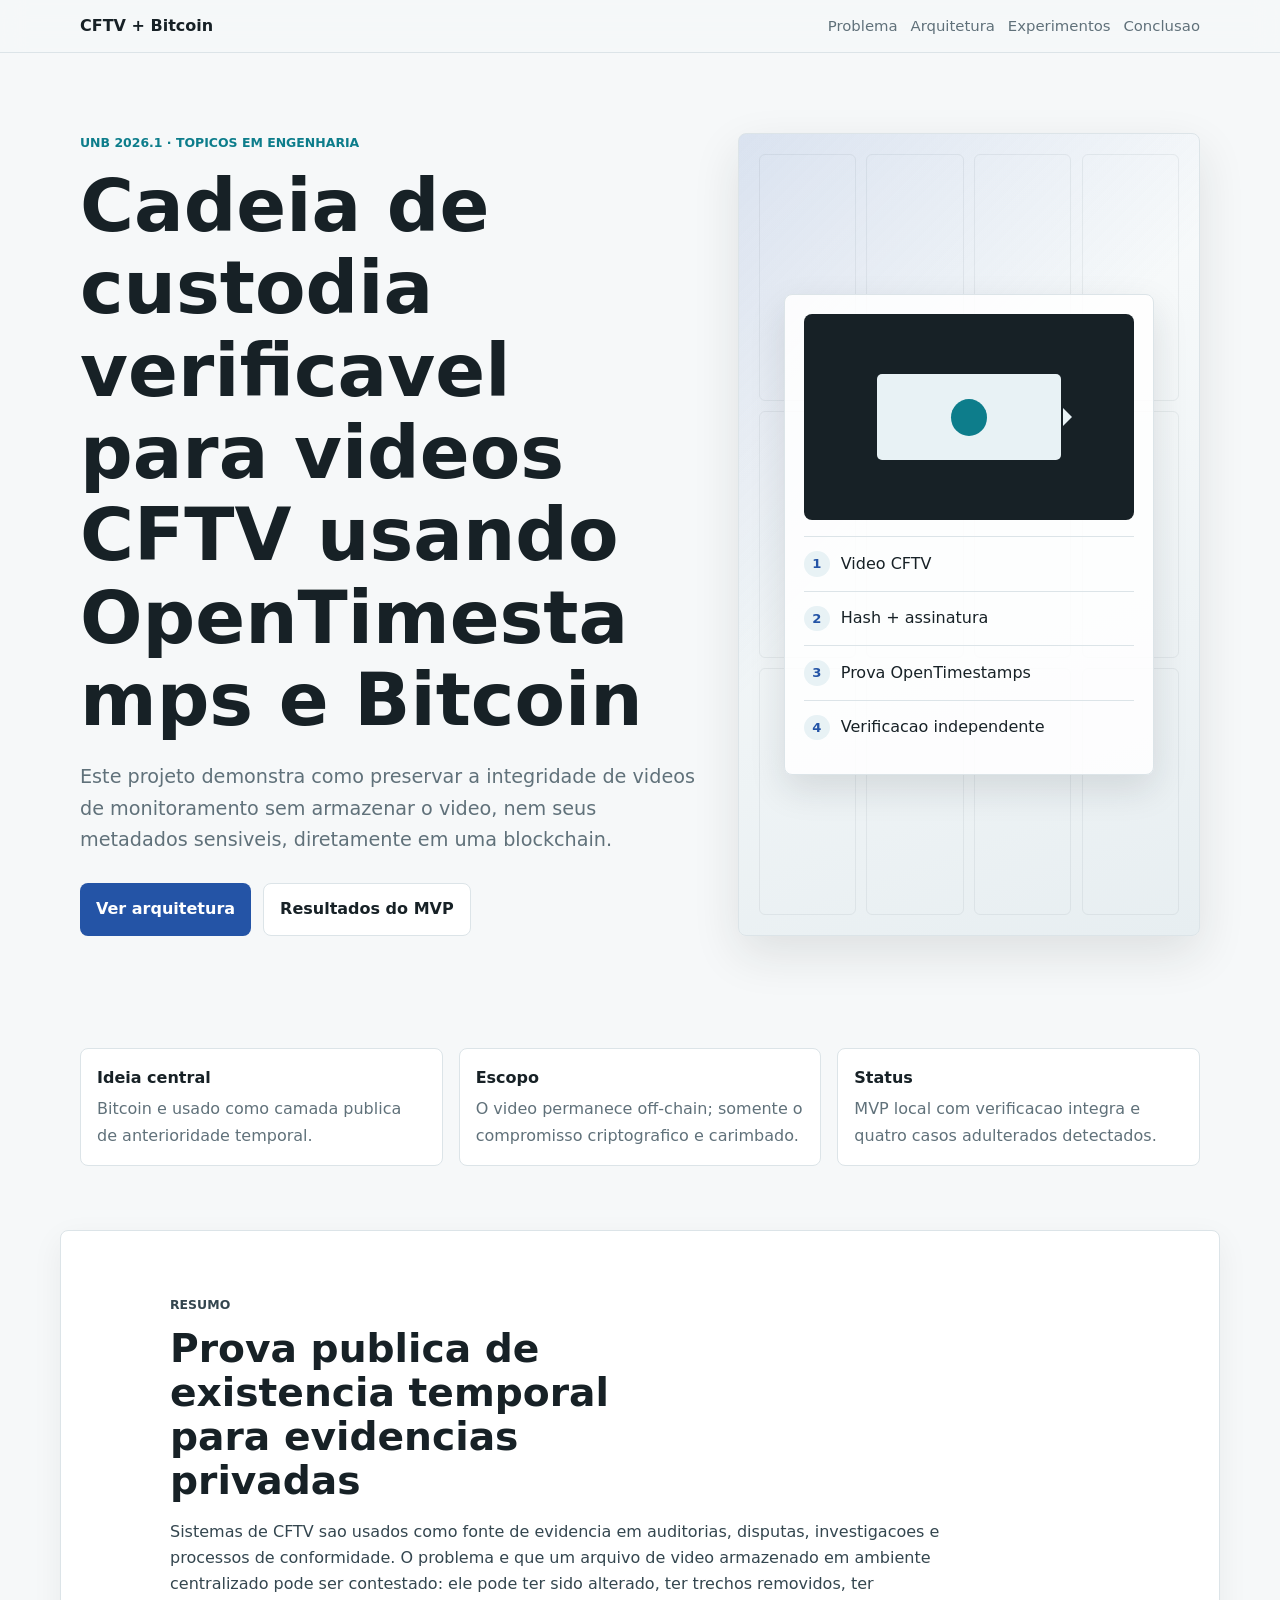
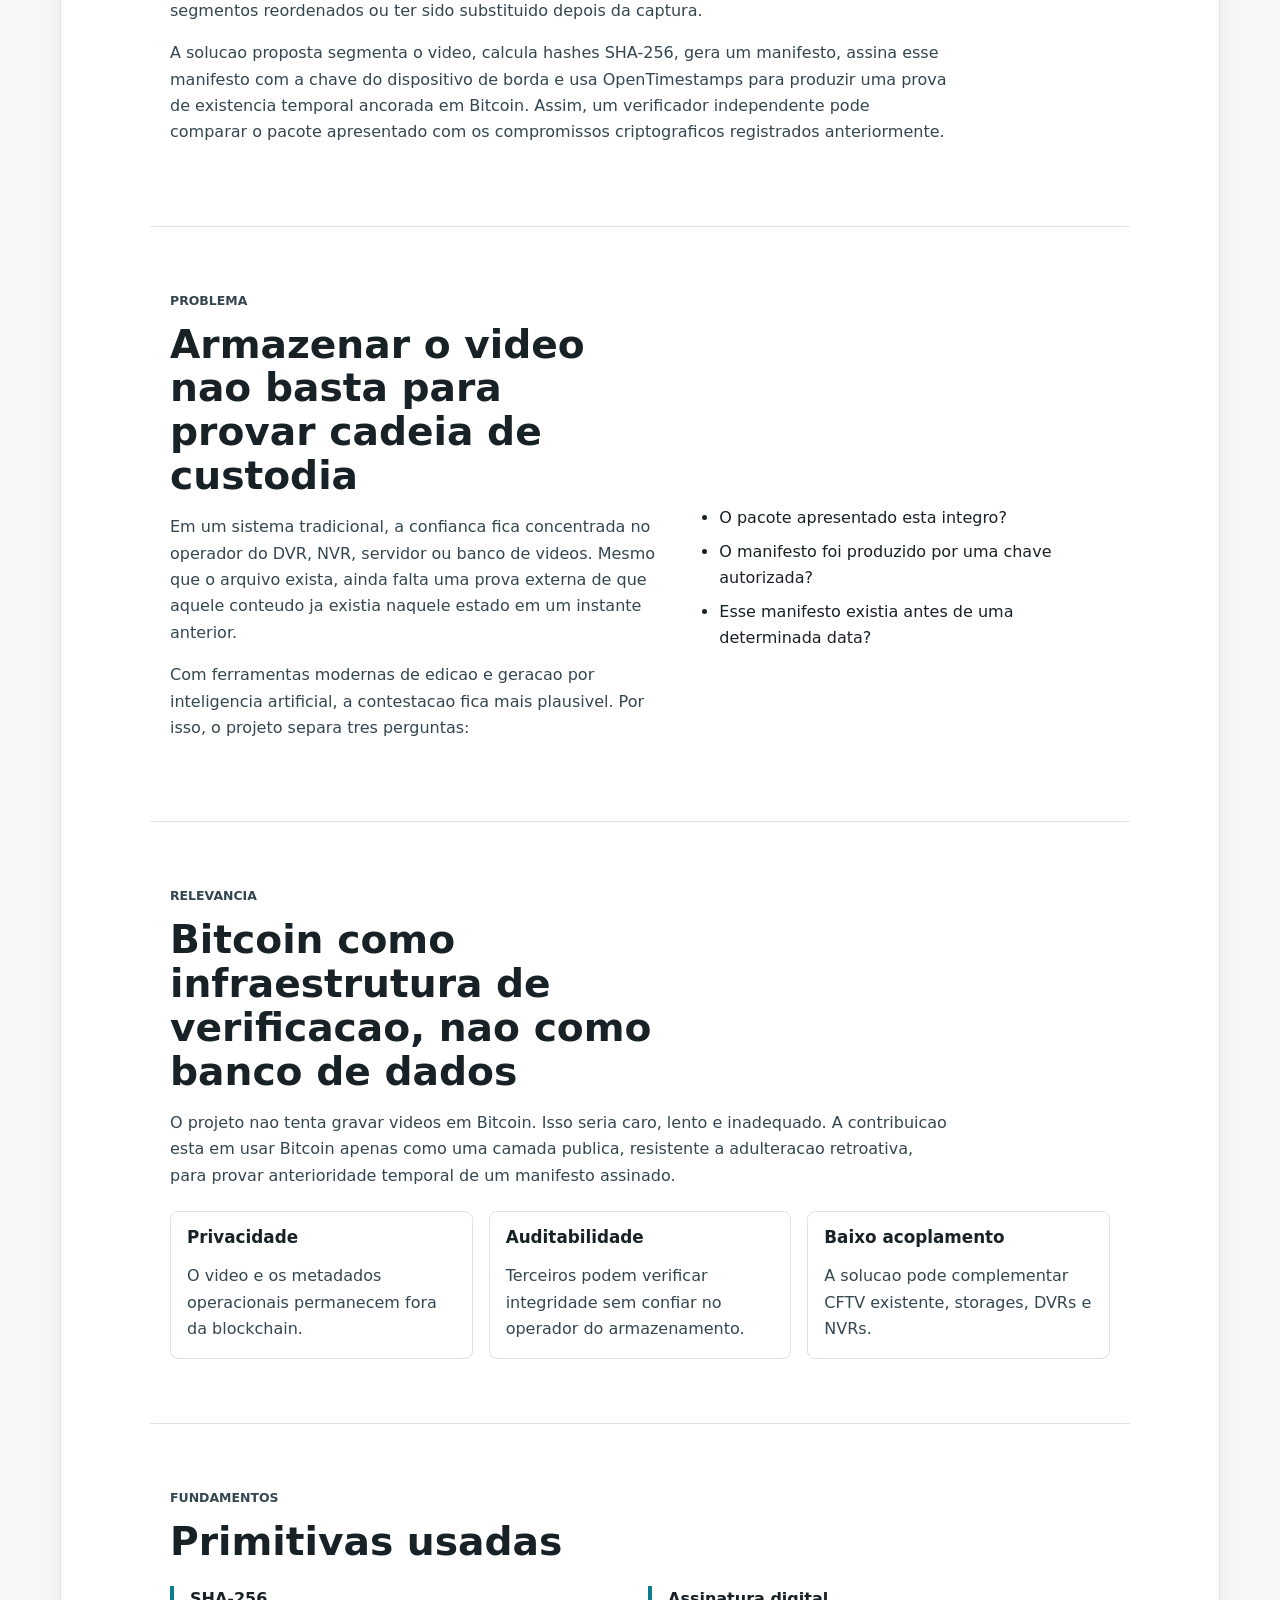
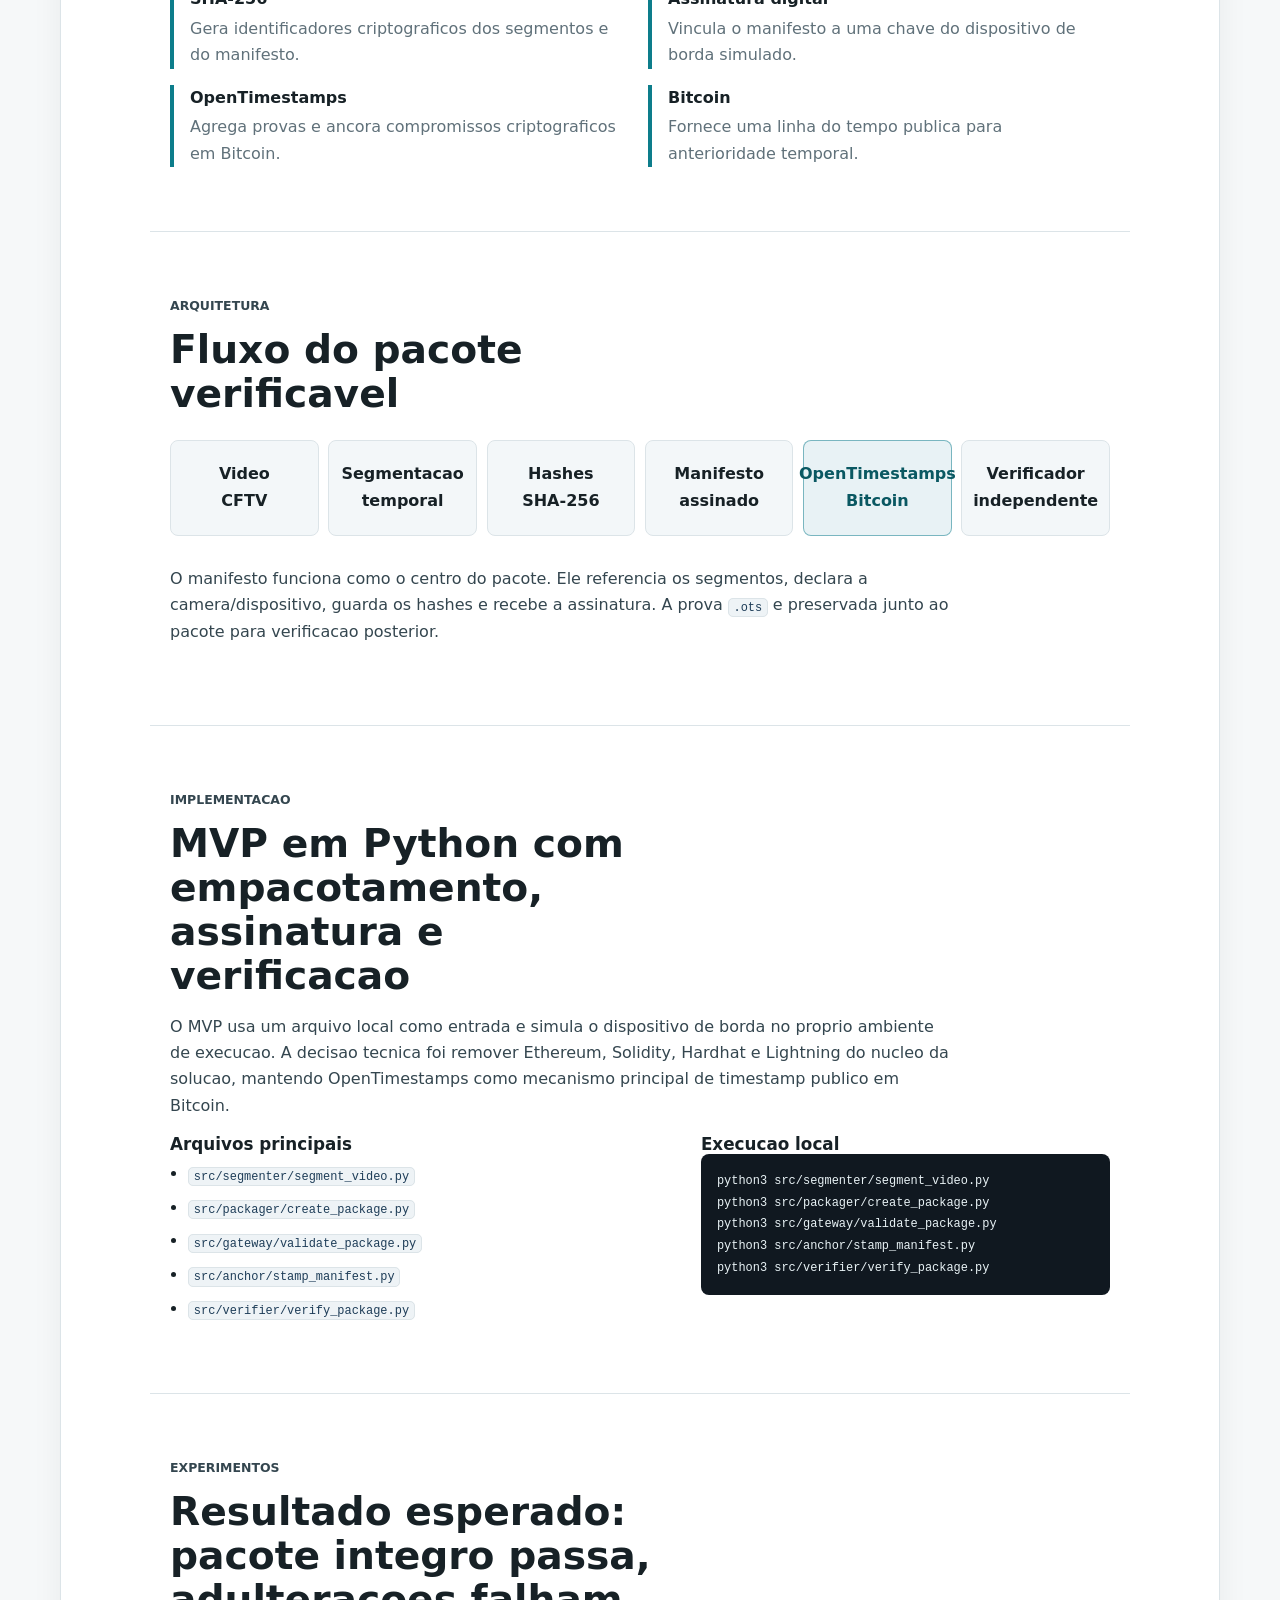
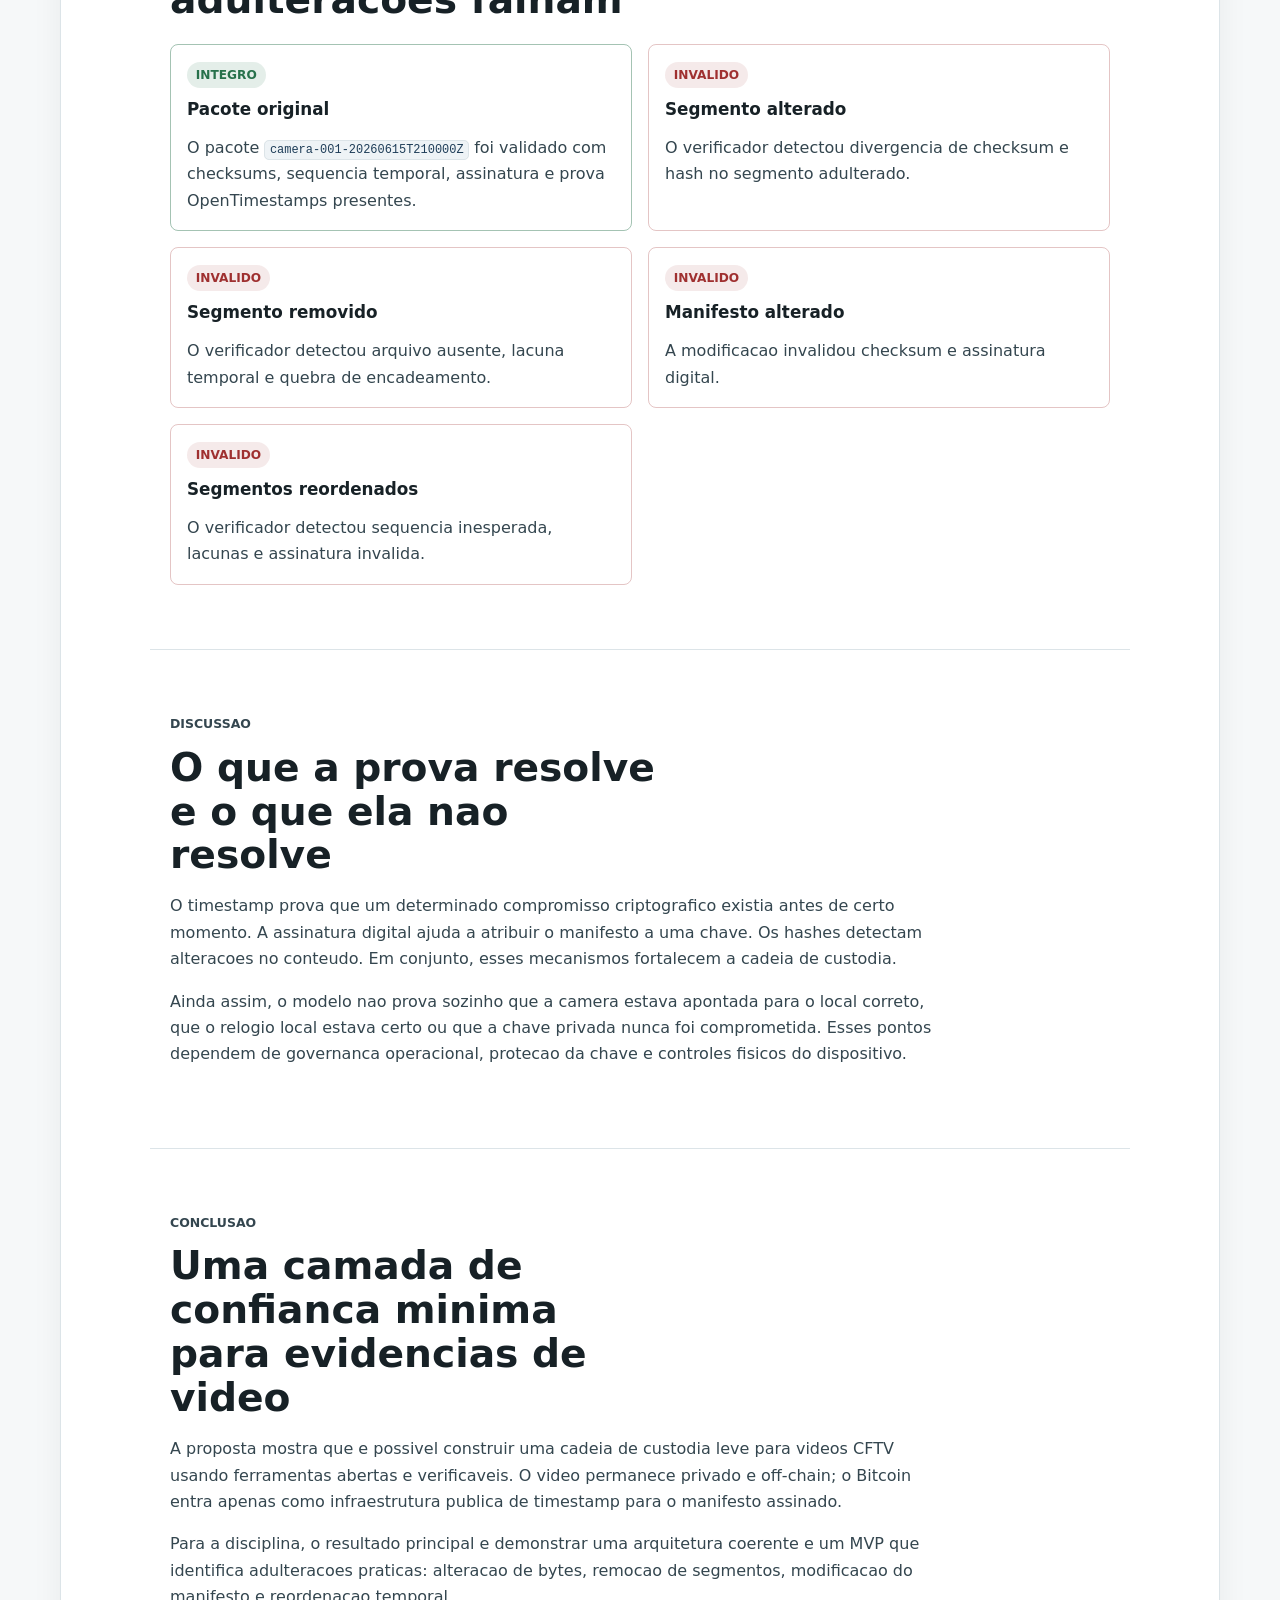
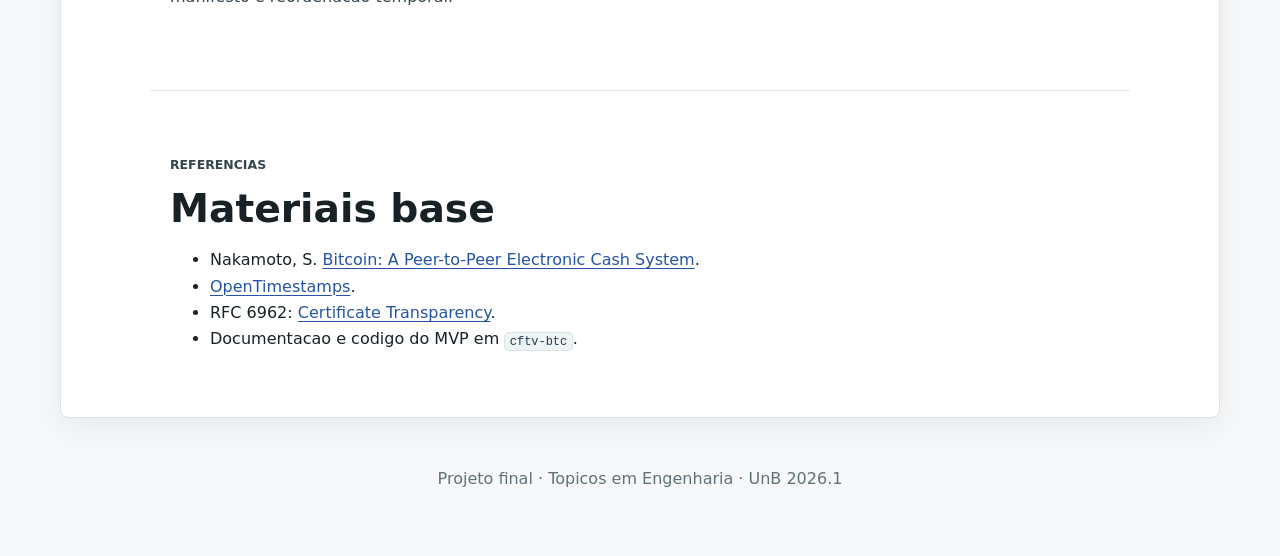
==== index.html @ de3067d5 "Publish CFTV project page" ====
<!doctype html>
<html lang="pt-BR">
  <head>
    <meta charset="utf-8">
    <meta name="viewport" content="width=device-width, initial-scale=1">
    <title>Cadeia de custodia verificavel para videos CFTV</title>
    <meta
      name="description"
      content="Artigo web do projeto de cadeia de custodia verificavel para videos CFTV usando OpenTimestamps e Bitcoin."
    >
    <link rel="stylesheet" href="styles.css">
  </head>
  <body>
    <header class="site-header">
      <nav class="topbar" aria-label="Navegacao principal">
        <a class="brand" href="#topo">CFTV + Bitcoin</a>
        <div class="nav-links">
          <a href="#problema">Problema</a>
          <a href="#arquitetura">Arquitetura</a>
          <a href="#experimentos">Experimentos</a>
          <a href="#conclusao">Conclusao</a>
        </div>
      </nav>
    </header>

    <main id="topo">
      <section class="hero">
        <div class="hero-copy">
          <p class="eyebrow">UnB 2026.1 · Topicos em Engenharia</p>
          <h1>Cadeia de custodia verificavel para videos CFTV usando OpenTimestamps e Bitcoin</h1>
          <p class="lead">
            Este projeto demonstra como preservar a integridade de videos de monitoramento sem
            armazenar o video, nem seus metadados sensiveis, diretamente em uma blockchain.
          </p>
          <div class="hero-actions" aria-label="Atalhos">
            <a class="button primary" href="#arquitetura">Ver arquitetura</a>
            <a class="button secondary" href="#experimentos">Resultados do MVP</a>
          </div>
        </div>
        <aside class="hero-panel" aria-label="Resumo do fluxo tecnico">
          <div class="signal-grid">
            <span></span><span></span><span></span><span></span>
            <span></span><span></span><span></span><span></span>
            <span></span><span></span><span></span><span></span>
          </div>
          <div class="flow-card">
            <div class="camera-icon" aria-hidden="true">
              <span></span>
            </div>
            <ol class="mini-flow">
              <li>Video CFTV</li>
              <li>Hash + assinatura</li>
              <li>Prova OpenTimestamps</li>
              <li>Verificacao independente</li>
            </ol>
          </div>
        </aside>
      </section>

      <section class="section summary-band" aria-label="Resumo">
        <div class="summary-item">
          <strong>Ideia central</strong>
          <span>Bitcoin e usado como camada publica de anterioridade temporal.</span>
        </div>
        <div class="summary-item">
          <strong>Escopo</strong>
          <span>O video permanece off-chain; somente o compromisso criptografico e carimbado.</span>
        </div>
        <div class="summary-item">
          <strong>Status</strong>
          <span>MVP local com verificacao integra e quatro casos adulterados detectados.</span>
        </div>
      </section>

      <article class="article">
        <section id="resumo" class="section">
          <p class="section-kicker">Resumo</p>
          <h2>Prova publica de existencia temporal para evidencias privadas</h2>
          <p>
            Sistemas de CFTV sao usados como fonte de evidencia em auditorias, disputas,
            investigacoes e processos de conformidade. O problema e que um arquivo de video
            armazenado em ambiente centralizado pode ser contestado: ele pode ter sido alterado,
            ter trechos removidos, ter segmentos reordenados ou ter sido substituido depois da
            captura.
          </p>
          <p>
            A solucao proposta segmenta o video, calcula hashes SHA-256, gera um manifesto,
            assina esse manifesto com a chave do dispositivo de borda e usa OpenTimestamps para
            produzir uma prova de existencia temporal ancorada em Bitcoin. Assim, um verificador
            independente pode comparar o pacote apresentado com os compromissos criptograficos
            registrados anteriormente.
          </p>
        </section>

        <section id="problema" class="section">
          <p class="section-kicker">Problema</p>
          <h2>Armazenar o video nao basta para provar cadeia de custodia</h2>
          <div class="two-column">
            <div>
              <p>
                Em um sistema tradicional, a confianca fica concentrada no operador do DVR, NVR,
                servidor ou banco de videos. Mesmo que o arquivo exista, ainda falta uma prova
                externa de que aquele conteudo ja existia naquele estado em um instante anterior.
              </p>
              <p>
                Com ferramentas modernas de edicao e geracao por inteligencia artificial, a
                contestacao fica mais plausivel. Por isso, o projeto separa tres perguntas:
              </p>
            </div>
            <ul class="check-list">
              <li>O pacote apresentado esta integro?</li>
              <li>O manifesto foi produzido por uma chave autorizada?</li>
              <li>Esse manifesto existia antes de uma determinada data?</li>
            </ul>
          </div>
        </section>

        <section id="relevancia" class="section">
          <p class="section-kicker">Relevancia</p>
          <h2>Bitcoin como infraestrutura de verificacao, nao como banco de dados</h2>
          <p>
            O projeto nao tenta gravar videos em Bitcoin. Isso seria caro, lento e inadequado.
            A contribuicao esta em usar Bitcoin apenas como uma camada publica, resistente a
            adulteracao retroativa, para provar anterioridade temporal de um manifesto assinado.
          </p>
          <div class="value-grid">
            <div class="value-item">
              <h3>Privacidade</h3>
              <p>O video e os metadados operacionais permanecem fora da blockchain.</p>
            </div>
            <div class="value-item">
              <h3>Auditabilidade</h3>
              <p>Terceiros podem verificar integridade sem confiar no operador do armazenamento.</p>
            </div>
            <div class="value-item">
              <h3>Baixo acoplamento</h3>
              <p>A solucao pode complementar CFTV existente, storages, DVRs e NVRs.</p>
            </div>
          </div>
        </section>

        <section id="fundamentos" class="section">
          <p class="section-kicker">Fundamentos</p>
          <h2>Primitivas usadas</h2>
          <dl class="term-list">
            <div>
              <dt>SHA-256</dt>
              <dd>Gera identificadores criptograficos dos segmentos e do manifesto.</dd>
            </div>
            <div>
              <dt>Assinatura digital</dt>
              <dd>Vincula o manifesto a uma chave do dispositivo de borda simulado.</dd>
            </div>
            <div>
              <dt>OpenTimestamps</dt>
              <dd>Agrega provas e ancora compromissos criptograficos em Bitcoin.</dd>
            </div>
            <div>
              <dt>Bitcoin</dt>
              <dd>Fornece uma linha do tempo publica para anterioridade temporal.</dd>
            </div>
          </dl>
        </section>

        <section id="arquitetura" class="section">
          <p class="section-kicker">Arquitetura</p>
          <h2>Fluxo do pacote verificavel</h2>
          <div class="architecture" role="img" aria-label="Fluxo de video para verificacao">
            <div class="arch-node">Video<br>CFTV</div>
            <div class="arch-arrow"></div>
            <div class="arch-node">Segmentacao<br>temporal</div>
            <div class="arch-arrow"></div>
            <div class="arch-node">Hashes<br>SHA-256</div>
            <div class="arch-arrow"></div>
            <div class="arch-node">Manifesto<br>assinado</div>
            <div class="arch-arrow"></div>
            <div class="arch-node accent">OpenTimestamps<br>Bitcoin</div>
            <div class="arch-arrow"></div>
            <div class="arch-node">Verificador<br>independente</div>
          </div>
          <p>
            O manifesto funciona como o centro do pacote. Ele referencia os segmentos, declara a
            camera/dispositivo, guarda os hashes e recebe a assinatura. A prova <code>.ots</code>
            e preservada junto ao pacote para verificacao posterior.
          </p>
        </section>

        <section id="implementacao" class="section">
          <p class="section-kicker">Implementacao</p>
          <h2>MVP em Python com empacotamento, assinatura e verificacao</h2>
          <p>
            O MVP usa um arquivo local como entrada e simula o dispositivo de borda no proprio
            ambiente de execucao. A decisao tecnica foi remover Ethereum, Solidity, Hardhat e
            Lightning do nucleo da solucao, mantendo OpenTimestamps como mecanismo principal de
            timestamp publico em Bitcoin.
          </p>
          <div class="code-layout">
            <div>
              <h3>Arquivos principais</h3>
              <ul class="file-list">
                <li><code>src/segmenter/segment_video.py</code></li>
                <li><code>src/packager/create_package.py</code></li>
                <li><code>src/gateway/validate_package.py</code></li>
                <li><code>src/anchor/stamp_manifest.py</code></li>
                <li><code>src/verifier/verify_package.py</code></li>
              </ul>
            </div>
            <div>
              <h3>Execucao local</h3>
              <pre><code>python3 src/segmenter/segment_video.py
python3 src/packager/create_package.py
python3 src/gateway/validate_package.py
python3 src/anchor/stamp_manifest.py
python3 src/verifier/verify_package.py</code></pre>
            </div>
          </div>
        </section>

        <section id="experimentos" class="section">
          <p class="section-kicker">Experimentos</p>
          <h2>Resultado esperado: pacote integro passa, adulteracoes falham</h2>
          <div class="result-grid">
            <div class="result-card success">
              <span class="status">INTEGRO</span>
              <h3>Pacote original</h3>
              <p>
                O pacote <code>camera-001-20260615T210000Z</code> foi validado com checksums,
                sequencia temporal, assinatura e prova OpenTimestamps presentes.
              </p>
            </div>
            <div class="result-card fail">
              <span class="status">INVALIDO</span>
              <h3>Segmento alterado</h3>
              <p>O verificador detectou divergencia de checksum e hash no segmento adulterado.</p>
            </div>
            <div class="result-card fail">
              <span class="status">INVALIDO</span>
              <h3>Segmento removido</h3>
              <p>O verificador detectou arquivo ausente, lacuna temporal e quebra de encadeamento.</p>
            </div>
            <div class="result-card fail">
              <span class="status">INVALIDO</span>
              <h3>Manifesto alterado</h3>
              <p>A modificacao invalidou checksum e assinatura digital.</p>
            </div>
            <div class="result-card fail">
              <span class="status">INVALIDO</span>
              <h3>Segmentos reordenados</h3>
              <p>O verificador detectou sequencia inesperada, lacunas e assinatura invalida.</p>
            </div>
          </div>
        </section>

        <section id="discussao" class="section">
          <p class="section-kicker">Discussao</p>
          <h2>O que a prova resolve e o que ela nao resolve</h2>
          <p>
            O timestamp prova que um determinado compromisso criptografico existia antes de certo
            momento. A assinatura digital ajuda a atribuir o manifesto a uma chave. Os hashes
            detectam alteracoes no conteudo. Em conjunto, esses mecanismos fortalecem a cadeia de
            custodia.
          </p>
          <p>
            Ainda assim, o modelo nao prova sozinho que a camera estava apontada para o local
            correto, que o relogio local estava certo ou que a chave privada nunca foi
            comprometida. Esses pontos dependem de governanca operacional, protecao da chave e
            controles fisicos do dispositivo.
          </p>
        </section>

        <section id="conclusao" class="section">
          <p class="section-kicker">Conclusao</p>
          <h2>Uma camada de confianca minima para evidencias de video</h2>
          <p>
            A proposta mostra que e possivel construir uma cadeia de custodia leve para videos CFTV
            usando ferramentas abertas e verificaveis. O video permanece privado e off-chain; o
            Bitcoin entra apenas como infraestrutura publica de timestamp para o manifesto
            assinado.
          </p>
          <p>
            Para a disciplina, o resultado principal e demonstrar uma arquitetura coerente e um MVP
            que identifica adulteracoes praticas: alteracao de bytes, remocao de segmentos,
            modificacao do manifesto e reordenacao temporal.
          </p>
        </section>

        <section id="referencias" class="section references">
          <p class="section-kicker">Referencias</p>
          <h2>Materiais base</h2>
          <ul>
            <li>
              Nakamoto, S. <a href="https://bitcoin.org/bitcoin.pdf">Bitcoin: A Peer-to-Peer Electronic Cash System</a>.
            </li>
            <li>
              <a href="https://opentimestamps.org/">OpenTimestamps</a>.
            </li>
            <li>
              RFC 6962: <a href="https://www.rfc-editor.org/rfc/rfc6962">Certificate Transparency</a>.
            </li>
            <li>
              Documentacao e codigo do MVP em <code>cftv-btc</code>.
            </li>
          </ul>
        </section>
      </article>
    </main>

    <footer class="footer">
      <p>Projeto final · Topicos em Engenharia · UnB 2026.1</p>
    </footer>
  </body>
</html>
---- styles.css ----
:root {
  color-scheme: light;
  --bg: #f6f8f9;
  --paper: #ffffff;
  --ink: #172126;
  --muted: #60717a;
  --line: #dce4e8;
  --blue: #2454a6;
  --cyan: #0d7d8b;
  --green: #27714b;
  --red: #9f3030;
  --amber: #b26717;
  --shadow: 0 18px 48px rgba(23, 33, 38, 0.11);
}

* {
  box-sizing: border-box;
}

html {
  scroll-behavior: smooth;
}

body {
  margin: 0;
  background: var(--bg);
  color: var(--ink);
  font-family: Inter, ui-sans-serif, system-ui, -apple-system, BlinkMacSystemFont, "Segoe UI", sans-serif;
  line-height: 1.65;
}

a {
  color: var(--blue);
  text-decoration-thickness: 0.08em;
  text-underline-offset: 0.18em;
}

code {
  background: #eef3f6;
  border: 1px solid var(--line);
  border-radius: 5px;
  color: #1e3d58;
  font-size: 0.92em;
  padding: 0.1rem 0.28rem;
}

pre {
  margin: 0;
  overflow-x: auto;
  background: #101820;
  border-radius: 8px;
  color: #e8f2f5;
  padding: 1rem;
}

pre code {
  background: transparent;
  border: 0;
  color: inherit;
  padding: 0;
}

.site-header {
  background: rgba(246, 248, 249, 0.9);
  border-bottom: 1px solid var(--line);
  position: sticky;
  top: 0;
  z-index: 10;
  backdrop-filter: blur(12px);
}

.topbar {
  align-items: center;
  display: flex;
  gap: 1rem;
  justify-content: space-between;
  margin: 0 auto;
  max-width: 1160px;
  padding: 0.8rem 1.25rem;
}

.brand {
  color: var(--ink);
  font-weight: 800;
  text-decoration: none;
}

.nav-links {
  display: flex;
  flex-wrap: wrap;
  gap: 0.8rem;
  justify-content: flex-end;
}

.nav-links a {
  color: var(--muted);
  font-size: 0.93rem;
  text-decoration: none;
}

.nav-links a:hover {
  color: var(--ink);
}

.hero {
  align-items: stretch;
  display: grid;
  gap: 2rem;
  grid-template-columns: minmax(0, 1.15fr) minmax(320px, 0.85fr);
  margin: 0 auto;
  max-width: 1160px;
  min-height: calc(100svh - 92px);
  padding: 5rem 1.25rem 3rem;
}

.hero-copy {
  align-self: center;
}

.eyebrow,
.section-kicker {
  color: var(--cyan);
  font-size: 0.78rem;
  font-weight: 800;
  letter-spacing: 0;
  margin: 0 0 0.7rem;
  text-transform: uppercase;
}

h1,
h2,
h3 {
  line-height: 1.12;
  margin: 0;
  overflow-wrap: break-word;
}

h1 {
  font-size: 4.6rem;
  max-width: 11ch;
}

h2 {
  font-size: 2.45rem;
  max-width: 18ch;
}

h3 {
  font-size: 1.05rem;
}

.lead {
  color: var(--muted);
  font-size: 1.2rem;
  max-width: 680px;
}

.hero-actions {
  display: flex;
  flex-wrap: wrap;
  gap: 0.75rem;
  margin-top: 1.7rem;
}

.button {
  align-items: center;
  border-radius: 8px;
  display: inline-flex;
  font-weight: 750;
  min-height: 2.8rem;
  padding: 0.75rem 1rem;
  text-decoration: none;
}

.button.primary {
  background: var(--blue);
  color: white;
}

.button.secondary {
  background: white;
  border: 1px solid var(--line);
  color: var(--ink);
}

.hero-panel {
  align-items: center;
  background:
    linear-gradient(135deg, rgba(36, 84, 166, 0.16), transparent 45%),
    linear-gradient(160deg, #fdfefe, #e7eef1);
  border: 1px solid var(--line);
  border-radius: 8px;
  box-shadow: var(--shadow);
  display: grid;
  min-height: 520px;
  overflow: hidden;
  padding: 1.5rem;
  position: relative;
}

.signal-grid {
  display: grid;
  gap: 0.65rem;
  grid-template-columns: repeat(4, 1fr);
  inset: 1.25rem;
  opacity: 0.4;
  position: absolute;
}

.signal-grid span {
  border: 1px solid rgba(96, 113, 122, 0.25);
  border-radius: 6px;
}

.flow-card {
  background: rgba(255, 255, 255, 0.88);
  border: 1px solid var(--line);
  border-radius: 8px;
  box-shadow: 0 14px 36px rgba(23, 33, 38, 0.12);
  margin: auto;
  max-width: 370px;
  padding: 1.2rem;
  position: relative;
  width: 100%;
}

.camera-icon {
  align-items: center;
  aspect-ratio: 16 / 10;
  background: #172126;
  border-radius: 8px;
  display: flex;
  justify-content: center;
  margin-bottom: 1rem;
  position: relative;
}

.camera-icon::before,
.camera-icon::after,
.camera-icon span {
  content: "";
  display: block;
  position: absolute;
}

.camera-icon::before {
  background: #e8f2f5;
  border-radius: 5px;
  height: 42%;
  width: 56%;
}

.camera-icon::after {
  border: 9px solid transparent;
  border-left-color: #e8f2f5;
  right: 16%;
}

.camera-icon span {
  background: var(--cyan);
  border-radius: 50%;
  height: 18%;
  width: 11%;
  z-index: 1;
}

.mini-flow {
  counter-reset: steps;
  list-style: none;
  margin: 0;
  padding: 0;
}

.mini-flow li {
  align-items: center;
  border-top: 1px solid var(--line);
  display: flex;
  gap: 0.7rem;
  padding: 0.85rem 0;
}

.mini-flow li::before {
  align-items: center;
  background: #e8f2f5;
  border-radius: 50%;
  color: var(--blue);
  content: counter(steps);
  counter-increment: steps;
  display: inline-flex;
  flex: 0 0 1.6rem;
  font-size: 0.82rem;
  font-weight: 800;
  height: 1.6rem;
  justify-content: center;
}

.summary-band,
.article,
.footer {
  margin: 0 auto;
  max-width: 1160px;
}

.summary-band {
  display: grid;
  gap: 1rem;
  grid-template-columns: repeat(3, 1fr);
  padding: 0 1.25rem 3rem;
}

.summary-item {
  background: var(--paper);
  border: 1px solid var(--line);
  border-radius: 8px;
  padding: 1rem;
}

.summary-item strong {
  display: block;
  margin-bottom: 0.35rem;
}

.summary-item span {
  color: var(--muted);
}

.article {
  background: var(--paper);
  border: 1px solid var(--line);
  border-radius: 8px;
  box-shadow: 0 10px 32px rgba(23, 33, 38, 0.06);
  margin-bottom: 3rem;
  overflow: hidden;
}

.section {
  padding: 4rem 1.25rem;
}

.article .section {
  border-top: 1px solid var(--line);
  margin: 0 auto;
  max-width: 980px;
}

.article .section:first-child {
  border-top: 0;
}

.section p {
  color: #34464f;
  max-width: 780px;
}

.two-column,
.code-layout {
  display: grid;
  gap: 2rem;
  grid-template-columns: minmax(0, 1fr) minmax(280px, 0.82fr);
}

.check-list,
.file-list {
  margin: 0;
  padding-left: 1.15rem;
}

.check-list li,
.file-list li {
  margin: 0.45rem 0;
}

.value-grid,
.result-grid {
  display: grid;
  gap: 1rem;
  margin-top: 1.4rem;
}

.value-grid {
  grid-template-columns: repeat(3, 1fr);
}

.value-item,
.result-card {
  border: 1px solid var(--line);
  border-radius: 8px;
  padding: 1rem;
}

.value-item p,
.result-card p {
  margin-bottom: 0;
}

.term-list {
  display: grid;
  gap: 1rem;
  grid-template-columns: repeat(2, 1fr);
  margin: 1.4rem 0 0;
}

.term-list div {
  border-left: 4px solid var(--cyan);
  padding-left: 1rem;
}

.term-list dt {
  font-weight: 800;
}

.term-list dd {
  color: var(--muted);
  margin: 0.2rem 0 0;
}

.architecture {
  align-items: stretch;
  display: grid;
  gap: 0.6rem;
  grid-template-columns: repeat(6, minmax(110px, 1fr));
  margin: 1.5rem 0;
  overflow-x: auto;
  padding-bottom: 0.4rem;
}

.arch-node {
  align-items: center;
  background: #f3f7f9;
  border: 1px solid var(--line);
  border-radius: 8px;
  display: flex;
  font-weight: 800;
  justify-content: center;
  min-height: 96px;
  min-width: 120px;
  padding: 0.8rem;
  text-align: center;
}

.arch-node.accent {
  background: #e8f2f5;
  border-color: rgba(13, 125, 139, 0.5);
  color: #0a5862;
}

.arch-arrow {
  display: none;
}

.result-grid {
  grid-template-columns: repeat(2, 1fr);
}

.result-card.success {
  border-color: rgba(39, 113, 75, 0.42);
}

.result-card.fail {
  border-color: rgba(159, 48, 48, 0.28);
}

.status {
  border-radius: 999px;
  display: inline-flex;
  font-size: 0.76rem;
  font-weight: 850;
  margin-bottom: 0.75rem;
  padding: 0.2rem 0.55rem;
}

.success .status {
  background: rgba(39, 113, 75, 0.12);
  color: var(--green);
}

.fail .status {
  background: rgba(159, 48, 48, 0.1);
  color: var(--red);
}

.references ul {
  margin-bottom: 0;
}

.footer {
  color: var(--muted);
  padding: 0 1.25rem 3rem;
  text-align: center;
}

@media (max-width: 900px) {
  .hero,
  .two-column,
  .code-layout,
  .summary-band,
  .value-grid,
  .term-list,
  .result-grid {
    grid-template-columns: 1fr;
  }

  .hero {
    min-height: auto;
    padding-top: 3rem;
  }

  h1 {
    font-size: 3.4rem;
    max-width: 12ch;
  }

  .hero-panel {
    min-height: 420px;
  }
}

@media (max-width: 640px) {
  .topbar {
    align-items: flex-start;
    flex-direction: column;
  }

  .nav-links {
    justify-content: flex-start;
  }

  .hero {
    padding-top: 2rem;
  }

  h1 {
    font-size: 2.35rem;
    max-width: 11ch;
  }

  h2 {
    font-size: 1.85rem;
  }

  .lead {
    font-size: 1.05rem;
  }

  .section {
    padding: 3rem 1rem;
  }

  .article {
    border-left: 0;
    border-radius: 0;
    border-right: 0;
  }

  .hero-actions,
  .button {
    width: 100%;
  }

  .button {
    justify-content: center;
  }
}
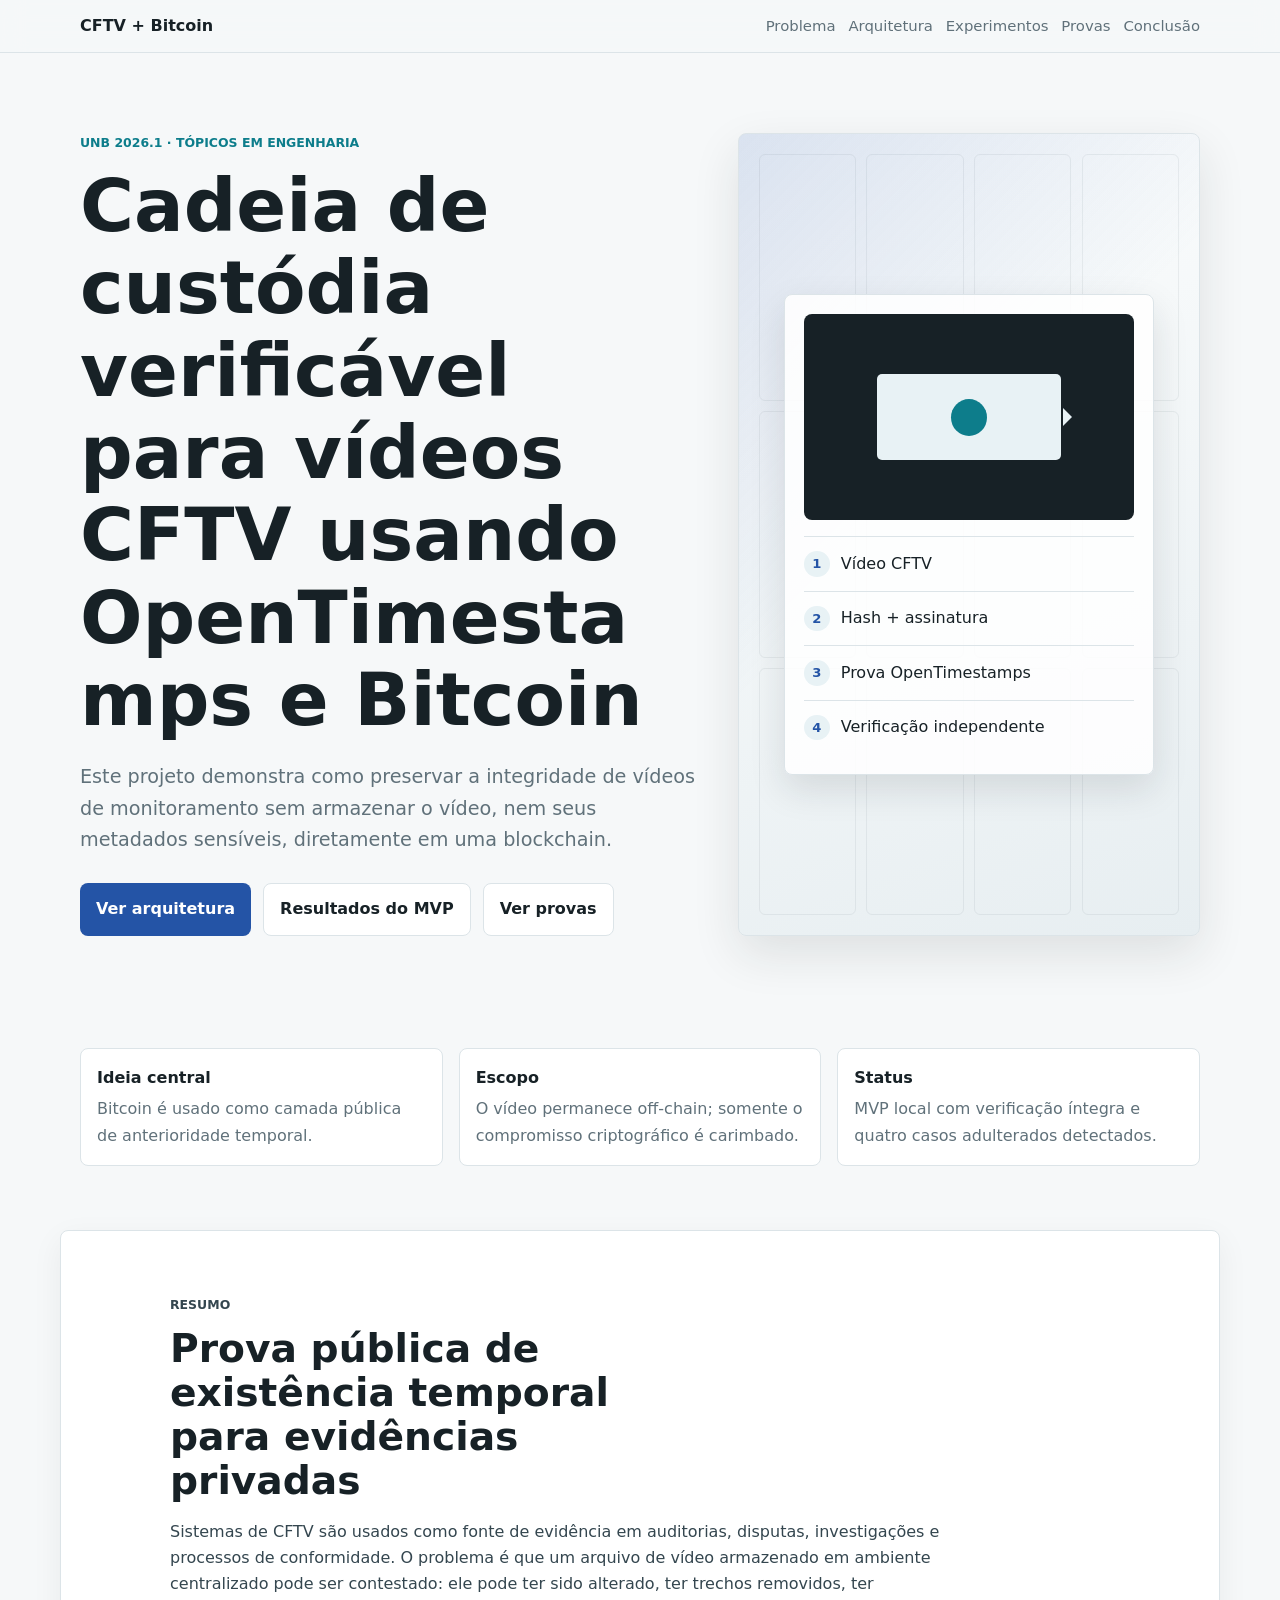
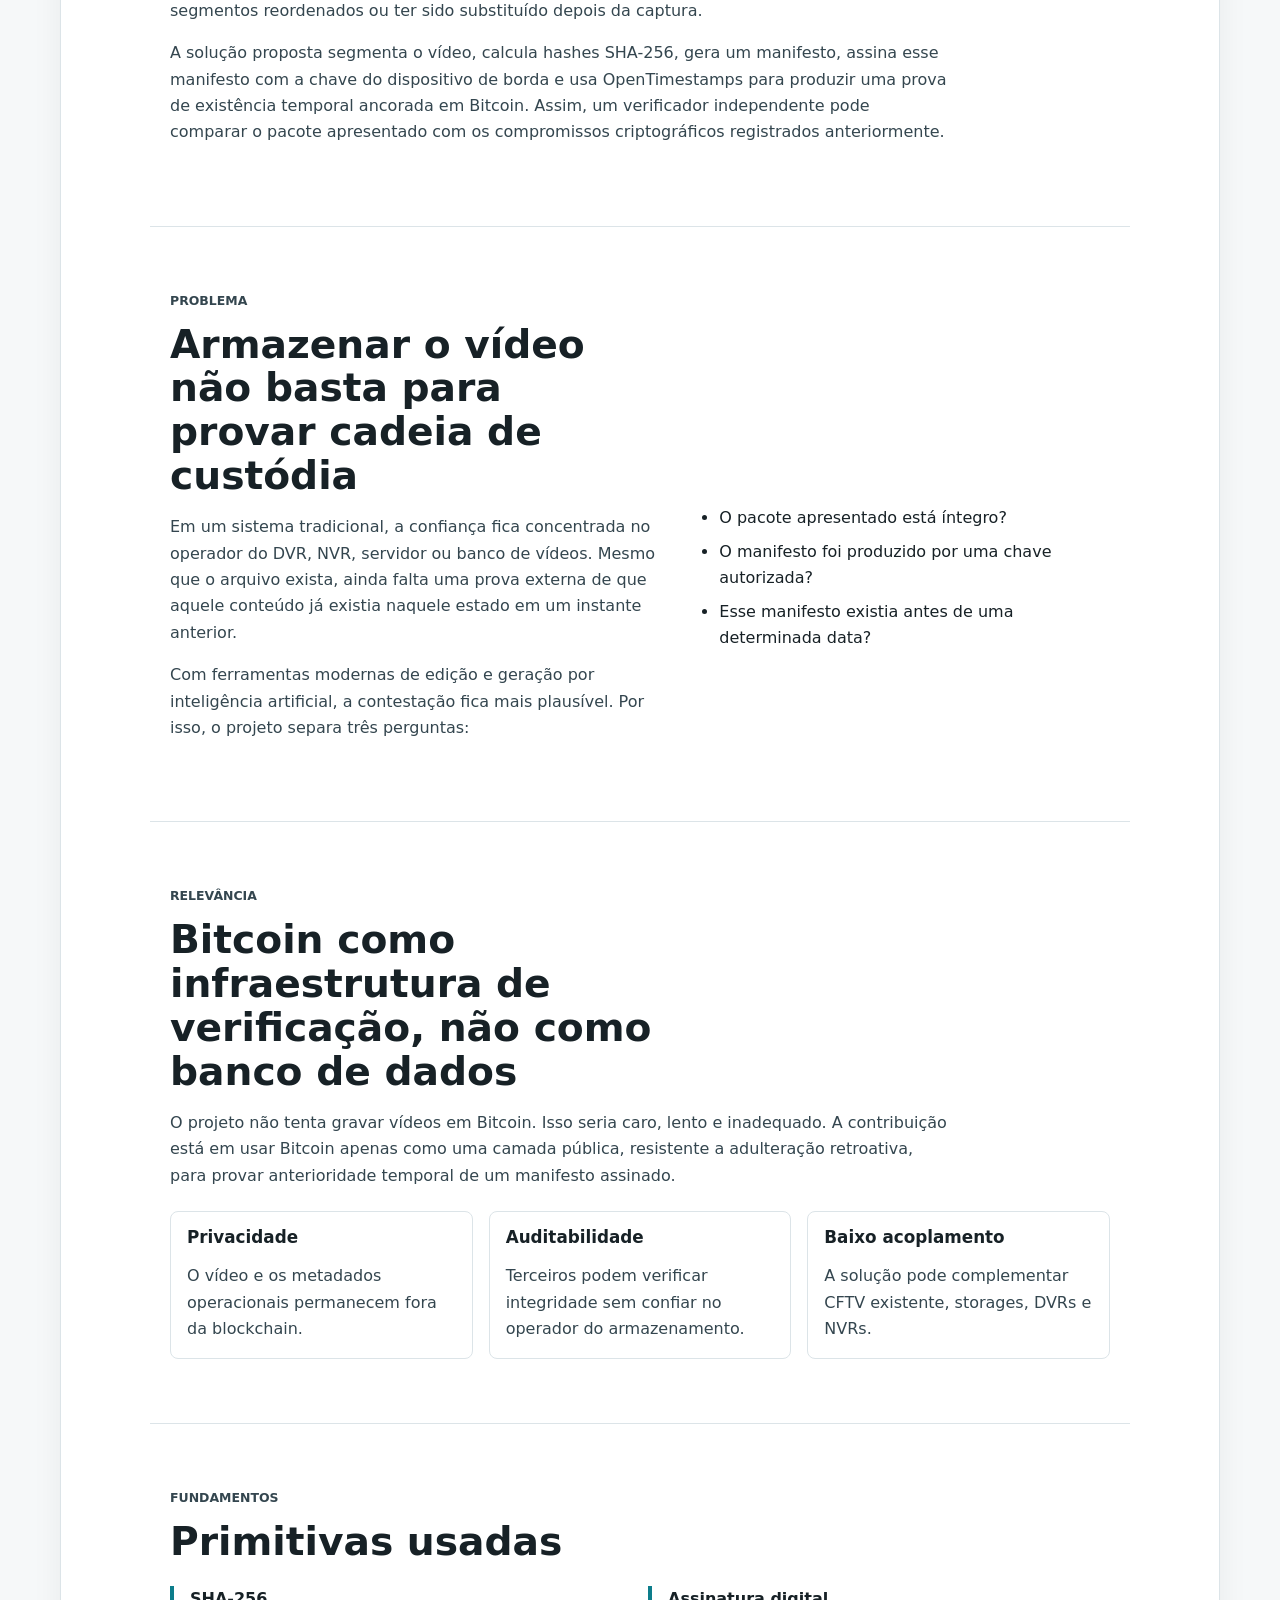
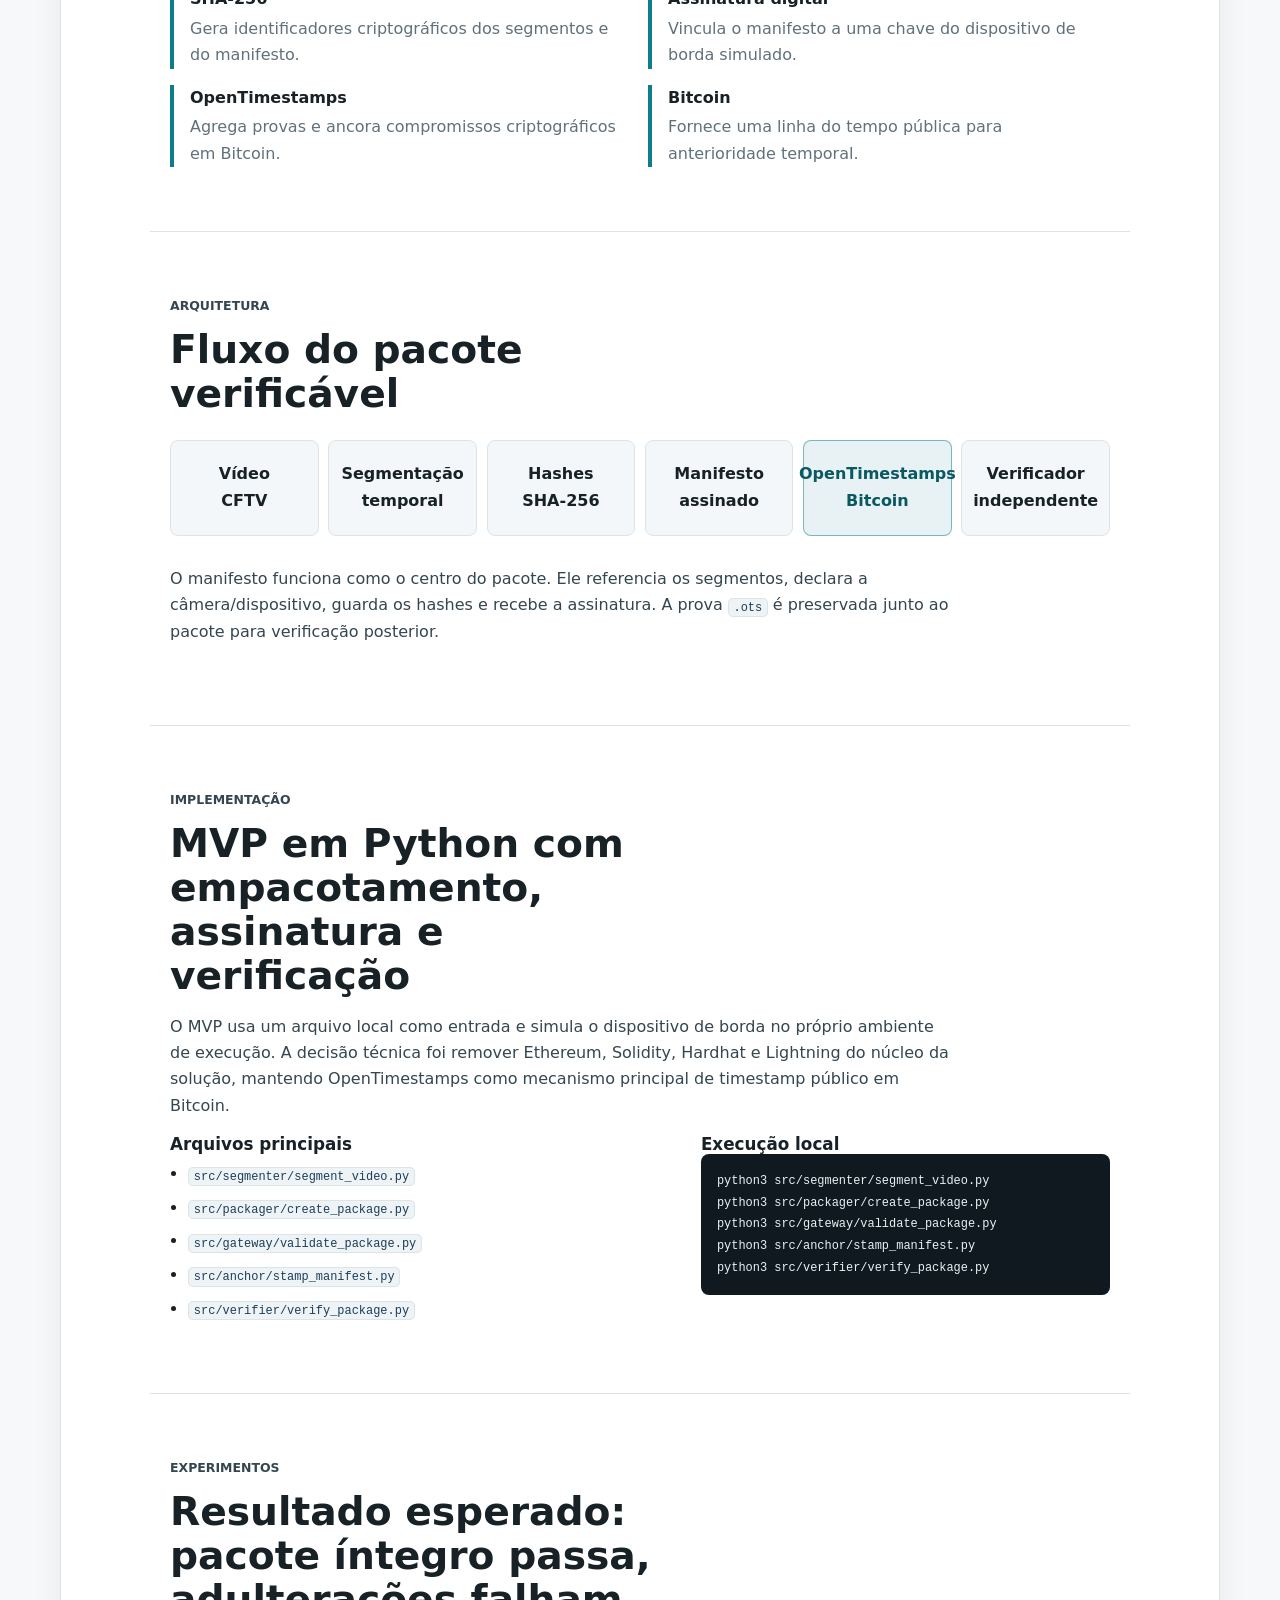
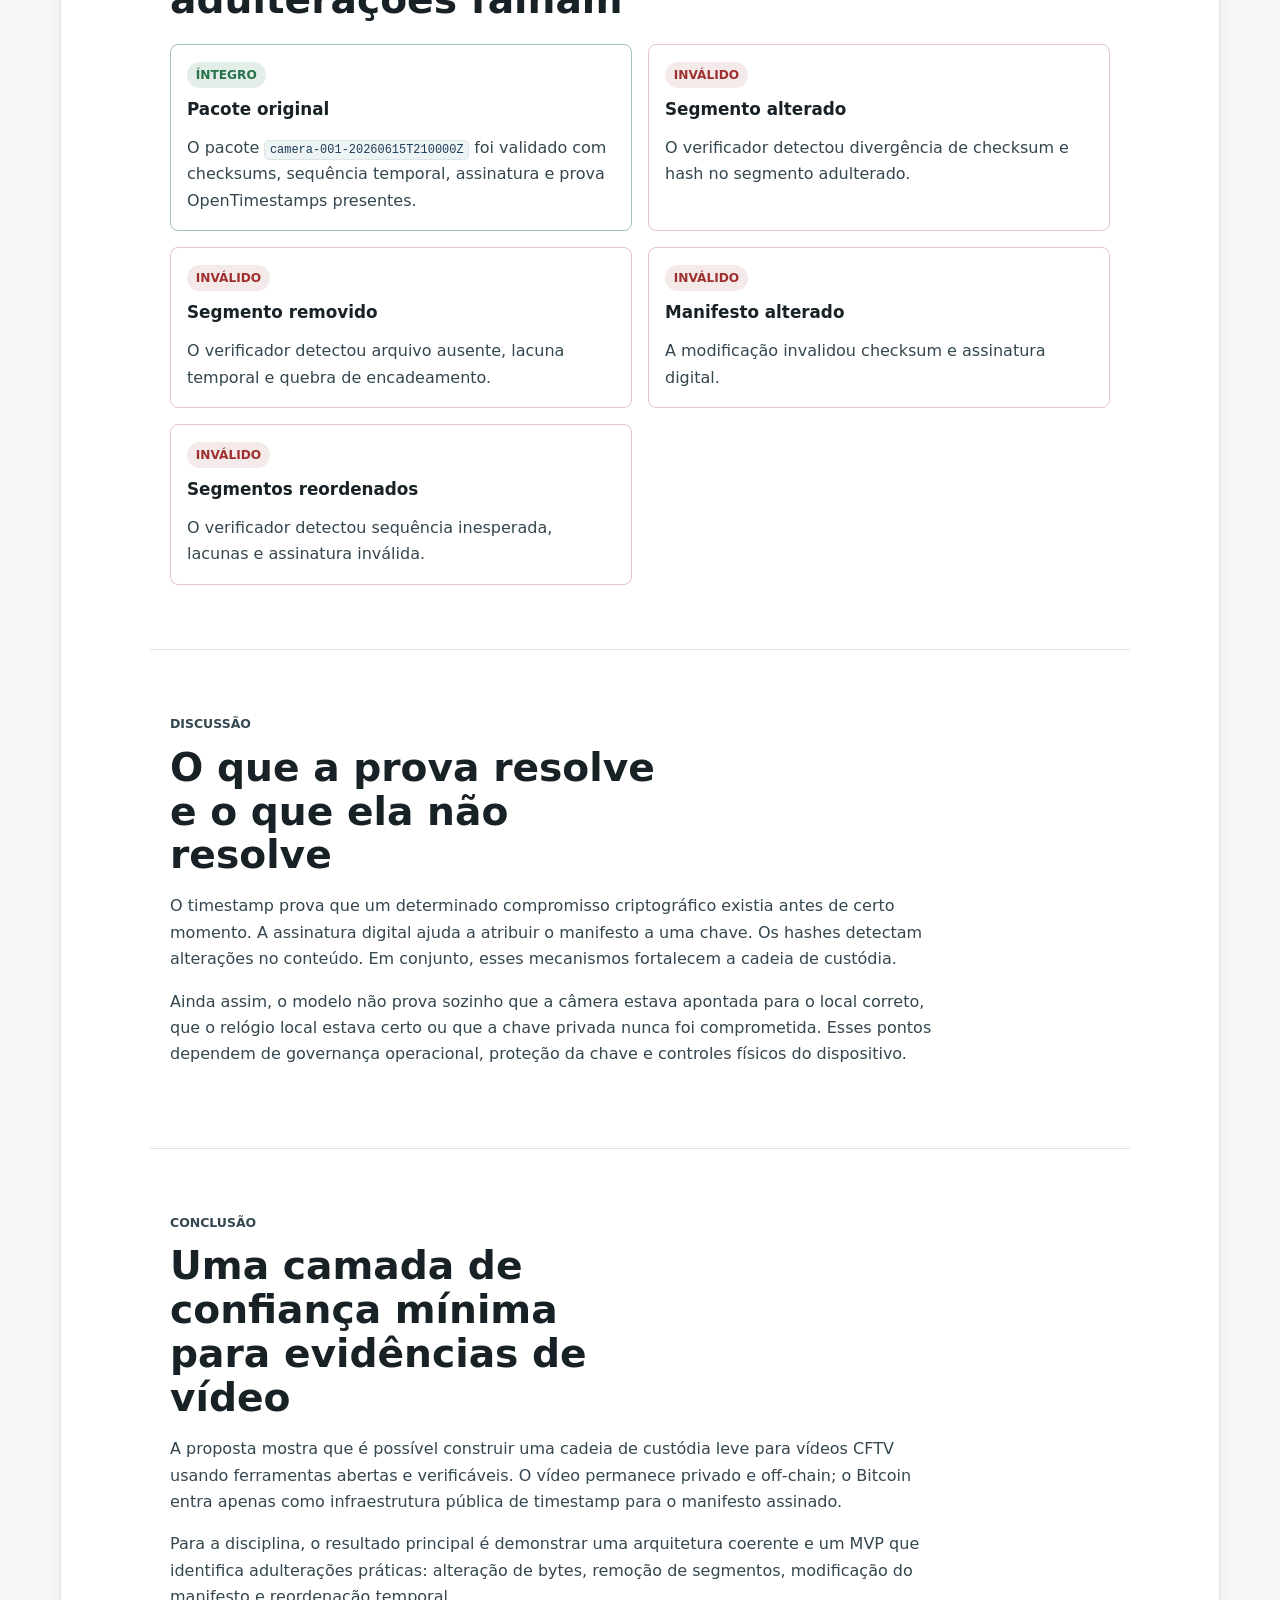
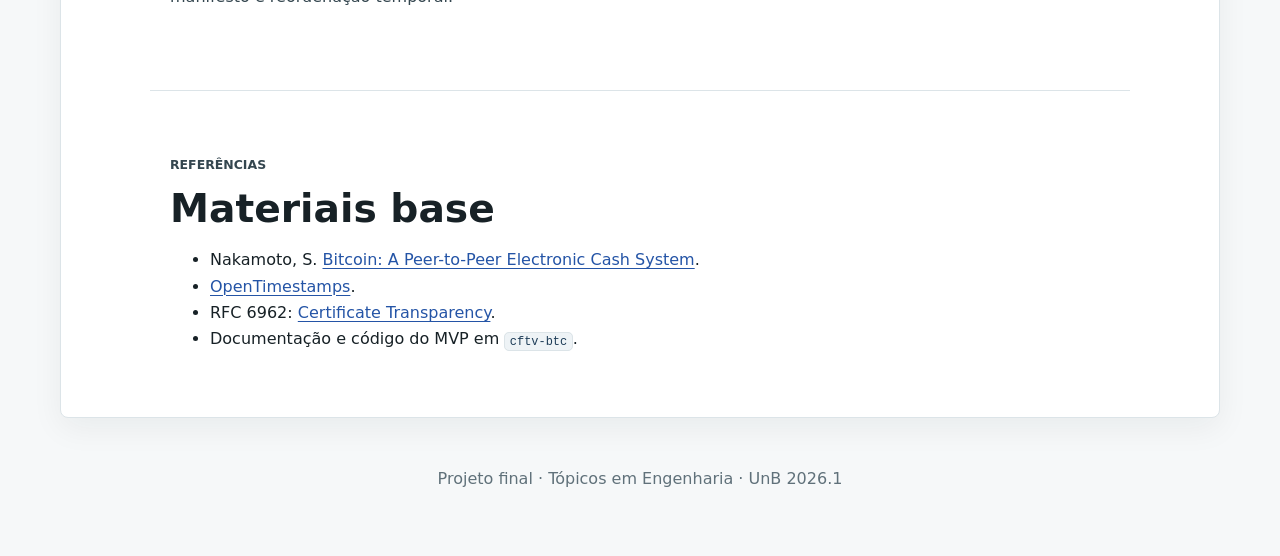
==== commit f7343fe8: "Add proofs link and fix page accents" ====
--- a/index.html
+++ b/index.html
@@ -3,22 +3,23 @@
   <head>
     <meta charset="utf-8">
     <meta name="viewport" content="width=device-width, initial-scale=1">
-    <title>Cadeia de custodia verificavel para videos CFTV</title>
+    <title>Cadeia de custódia verificável para vídeos CFTV</title>
     <meta
       name="description"
-      content="Artigo web do projeto de cadeia de custodia verificavel para videos CFTV usando OpenTimestamps e Bitcoin."
+      content="Artigo web do projeto de cadeia de custódia verificável para vídeos CFTV usando OpenTimestamps e Bitcoin."
     >
     <link rel="stylesheet" href="styles.css">
   </head>
   <body>
     <header class="site-header">
-      <nav class="topbar" aria-label="Navegacao principal">
+      <nav class="topbar" aria-label="Navegação principal">
         <a class="brand" href="#topo">CFTV + Bitcoin</a>
         <div class="nav-links">
           <a href="#problema">Problema</a>
           <a href="#arquitetura">Arquitetura</a>
           <a href="#experimentos">Experimentos</a>
-          <a href="#conclusao">Conclusao</a>
+          <a href="provas.html">Provas</a>
+          <a href="#conclusao">Conclusão</a>
         </div>
       </nav>
     </header>
@@ -26,18 +27,19 @@
     <main id="topo">
       <section class="hero">
         <div class="hero-copy">
-          <p class="eyebrow">UnB 2026.1 · Topicos em Engenharia</p>
-          <h1>Cadeia de custodia verificavel para videos CFTV usando OpenTimestamps e Bitcoin</h1>
+          <p class="eyebrow">UnB 2026.1 · Tópicos em Engenharia</p>
+          <h1>Cadeia de custódia verificável para vídeos CFTV usando OpenTimestamps e Bitcoin</h1>
           <p class="lead">
-            Este projeto demonstra como preservar a integridade de videos de monitoramento sem
-            armazenar o video, nem seus metadados sensiveis, diretamente em uma blockchain.
+            Este projeto demonstra como preservar a integridade de vídeos de monitoramento sem
+            armazenar o vídeo, nem seus metadados sensíveis, diretamente em uma blockchain.
           </p>
           <div class="hero-actions" aria-label="Atalhos">
             <a class="button primary" href="#arquitetura">Ver arquitetura</a>
             <a class="button secondary" href="#experimentos">Resultados do MVP</a>
-          </div>
-        </div>
-        <aside class="hero-panel" aria-label="Resumo do fluxo tecnico">
+            <a class="button secondary" href="provas.html">Ver provas</a>
+          </div>
+        </div>
+        <aside class="hero-panel" aria-label="Resumo do fluxo técnico">
           <div class="signal-grid">
             <span></span><span></span><span></span><span></span>
             <span></span><span></span><span></span><span></span>
@@ -48,10 +50,10 @@
               <span></span>
             </div>
             <ol class="mini-flow">
-              <li>Video CFTV</li>
+              <li>Vídeo CFTV</li>
               <li>Hash + assinatura</li>
               <li>Prova OpenTimestamps</li>
-              <li>Verificacao independente</li>
+              <li>Verificação independente</li>
             </ol>
           </div>
         </aside>
@@ -60,55 +62,55 @@
       <section class="section summary-band" aria-label="Resumo">
         <div class="summary-item">
           <strong>Ideia central</strong>
-          <span>Bitcoin e usado como camada publica de anterioridade temporal.</span>
+          <span>Bitcoin é usado como camada pública de anterioridade temporal.</span>
         </div>
         <div class="summary-item">
           <strong>Escopo</strong>
-          <span>O video permanece off-chain; somente o compromisso criptografico e carimbado.</span>
+          <span>O vídeo permanece off-chain; somente o compromisso criptográfico é carimbado.</span>
         </div>
         <div class="summary-item">
           <strong>Status</strong>
-          <span>MVP local com verificacao integra e quatro casos adulterados detectados.</span>
+          <span>MVP local com verificação íntegra e quatro casos adulterados detectados.</span>
         </div>
       </section>
 
       <article class="article">
         <section id="resumo" class="section">
           <p class="section-kicker">Resumo</p>
-          <h2>Prova publica de existencia temporal para evidencias privadas</h2>
-          <p>
-            Sistemas de CFTV sao usados como fonte de evidencia em auditorias, disputas,
-            investigacoes e processos de conformidade. O problema e que um arquivo de video
+          <h2>Prova pública de existência temporal para evidências privadas</h2>
+          <p>
+            Sistemas de CFTV são usados como fonte de evidência em auditorias, disputas,
+            investigações e processos de conformidade. O problema é que um arquivo de vídeo
             armazenado em ambiente centralizado pode ser contestado: ele pode ter sido alterado,
-            ter trechos removidos, ter segmentos reordenados ou ter sido substituido depois da
+            ter trechos removidos, ter segmentos reordenados ou ter sido substituído depois da
             captura.
           </p>
           <p>
-            A solucao proposta segmenta o video, calcula hashes SHA-256, gera um manifesto,
+            A solução proposta segmenta o vídeo, calcula hashes SHA-256, gera um manifesto,
             assina esse manifesto com a chave do dispositivo de borda e usa OpenTimestamps para
-            produzir uma prova de existencia temporal ancorada em Bitcoin. Assim, um verificador
-            independente pode comparar o pacote apresentado com os compromissos criptograficos
+            produzir uma prova de existência temporal ancorada em Bitcoin. Assim, um verificador
+            independente pode comparar o pacote apresentado com os compromissos criptográficos
             registrados anteriormente.
           </p>
         </section>
 
         <section id="problema" class="section">
           <p class="section-kicker">Problema</p>
-          <h2>Armazenar o video nao basta para provar cadeia de custodia</h2>
+          <h2>Armazenar o vídeo não basta para provar cadeia de custódia</h2>
           <div class="two-column">
             <div>
               <p>
-                Em um sistema tradicional, a confianca fica concentrada no operador do DVR, NVR,
-                servidor ou banco de videos. Mesmo que o arquivo exista, ainda falta uma prova
-                externa de que aquele conteudo ja existia naquele estado em um instante anterior.
+                Em um sistema tradicional, a confiança fica concentrada no operador do DVR, NVR,
+                servidor ou banco de vídeos. Mesmo que o arquivo exista, ainda falta uma prova
+                externa de que aquele conteúdo já existia naquele estado em um instante anterior.
               </p>
               <p>
-                Com ferramentas modernas de edicao e geracao por inteligencia artificial, a
-                contestacao fica mais plausivel. Por isso, o projeto separa tres perguntas:
+                Com ferramentas modernas de edição e geração por inteligência artificial, a
+                contestação fica mais plausível. Por isso, o projeto separa três perguntas:
               </p>
             </div>
             <ul class="check-list">
-              <li>O pacote apresentado esta integro?</li>
+              <li>O pacote apresentado está íntegro?</li>
               <li>O manifesto foi produzido por uma chave autorizada?</li>
               <li>Esse manifesto existia antes de uma determinada data?</li>
             </ul>
@@ -116,17 +118,17 @@
         </section>
 
         <section id="relevancia" class="section">
-          <p class="section-kicker">Relevancia</p>
-          <h2>Bitcoin como infraestrutura de verificacao, nao como banco de dados</h2>
-          <p>
-            O projeto nao tenta gravar videos em Bitcoin. Isso seria caro, lento e inadequado.
-            A contribuicao esta em usar Bitcoin apenas como uma camada publica, resistente a
-            adulteracao retroativa, para provar anterioridade temporal de um manifesto assinado.
+          <p class="section-kicker">Relevância</p>
+          <h2>Bitcoin como infraestrutura de verificação, não como banco de dados</h2>
+          <p>
+            O projeto não tenta gravar vídeos em Bitcoin. Isso seria caro, lento e inadequado.
+            A contribuição está em usar Bitcoin apenas como uma camada pública, resistente a
+            adulteração retroativa, para provar anterioridade temporal de um manifesto assinado.
           </p>
           <div class="value-grid">
             <div class="value-item">
               <h3>Privacidade</h3>
-              <p>O video e os metadados operacionais permanecem fora da blockchain.</p>
+              <p>O vídeo e os metadados operacionais permanecem fora da blockchain.</p>
             </div>
             <div class="value-item">
               <h3>Auditabilidade</h3>
@@ -134,7 +136,7 @@
             </div>
             <div class="value-item">
               <h3>Baixo acoplamento</h3>
-              <p>A solucao pode complementar CFTV existente, storages, DVRs e NVRs.</p>
+              <p>A solução pode complementar CFTV existente, storages, DVRs e NVRs.</p>
             </div>
           </div>
         </section>
@@ -145,7 +147,7 @@
           <dl class="term-list">
             <div>
               <dt>SHA-256</dt>
-              <dd>Gera identificadores criptograficos dos segmentos e do manifesto.</dd>
+              <dd>Gera identificadores criptográficos dos segmentos e do manifesto.</dd>
             </div>
             <div>
               <dt>Assinatura digital</dt>
@@ -153,22 +155,22 @@
             </div>
             <div>
               <dt>OpenTimestamps</dt>
-              <dd>Agrega provas e ancora compromissos criptograficos em Bitcoin.</dd>
+              <dd>Agrega provas e ancora compromissos criptográficos em Bitcoin.</dd>
             </div>
             <div>
               <dt>Bitcoin</dt>
-              <dd>Fornece uma linha do tempo publica para anterioridade temporal.</dd>
+              <dd>Fornece uma linha do tempo pública para anterioridade temporal.</dd>
             </div>
           </dl>
         </section>
 
         <section id="arquitetura" class="section">
           <p class="section-kicker">Arquitetura</p>
-          <h2>Fluxo do pacote verificavel</h2>
-          <div class="architecture" role="img" aria-label="Fluxo de video para verificacao">
-            <div class="arch-node">Video<br>CFTV</div>
-            <div class="arch-arrow"></div>
-            <div class="arch-node">Segmentacao<br>temporal</div>
+          <h2>Fluxo do pacote verificável</h2>
+          <div class="architecture" role="img" aria-label="Fluxo de vídeo para verificação">
+            <div class="arch-node">Vídeo<br>CFTV</div>
+            <div class="arch-arrow"></div>
+            <div class="arch-node">Segmentação<br>temporal</div>
             <div class="arch-arrow"></div>
             <div class="arch-node">Hashes<br>SHA-256</div>
             <div class="arch-arrow"></div>
@@ -180,19 +182,19 @@
           </div>
           <p>
             O manifesto funciona como o centro do pacote. Ele referencia os segmentos, declara a
-            camera/dispositivo, guarda os hashes e recebe a assinatura. A prova <code>.ots</code>
-            e preservada junto ao pacote para verificacao posterior.
+            câmera/dispositivo, guarda os hashes e recebe a assinatura. A prova <code>.ots</code>
+            é preservada junto ao pacote para verificação posterior.
           </p>
         </section>
 
         <section id="implementacao" class="section">
-          <p class="section-kicker">Implementacao</p>
-          <h2>MVP em Python com empacotamento, assinatura e verificacao</h2>
-          <p>
-            O MVP usa um arquivo local como entrada e simula o dispositivo de borda no proprio
-            ambiente de execucao. A decisao tecnica foi remover Ethereum, Solidity, Hardhat e
-            Lightning do nucleo da solucao, mantendo OpenTimestamps como mecanismo principal de
-            timestamp publico em Bitcoin.
+          <p class="section-kicker">Implementação</p>
+          <h2>MVP em Python com empacotamento, assinatura e verificação</h2>
+          <p>
+            O MVP usa um arquivo local como entrada e simula o dispositivo de borda no próprio
+            ambiente de execução. A decisão técnica foi remover Ethereum, Solidity, Hardhat e
+            Lightning do núcleo da solução, mantendo OpenTimestamps como mecanismo principal de
+            timestamp público em Bitcoin.
           </p>
           <div class="code-layout">
             <div>
@@ -206,7 +208,7 @@
               </ul>
             </div>
             <div>
-              <h3>Execucao local</h3>
+              <h3>Execução local</h3>
               <pre><code>python3 src/segmenter/segment_video.py
 python3 src/packager/create_package.py
 python3 src/gateway/validate_package.py
@@ -218,74 +220,74 @@
 
         <section id="experimentos" class="section">
           <p class="section-kicker">Experimentos</p>
-          <h2>Resultado esperado: pacote integro passa, adulteracoes falham</h2>
+          <h2>Resultado esperado: pacote íntegro passa, adulterações falham</h2>
           <div class="result-grid">
             <div class="result-card success">
-              <span class="status">INTEGRO</span>
+              <span class="status">ÍNTEGRO</span>
               <h3>Pacote original</h3>
               <p>
                 O pacote <code>camera-001-20260615T210000Z</code> foi validado com checksums,
-                sequencia temporal, assinatura e prova OpenTimestamps presentes.
+                sequência temporal, assinatura e prova OpenTimestamps presentes.
               </p>
             </div>
             <div class="result-card fail">
-              <span class="status">INVALIDO</span>
+              <span class="status">INVÁLIDO</span>
               <h3>Segmento alterado</h3>
-              <p>O verificador detectou divergencia de checksum e hash no segmento adulterado.</p>
+              <p>O verificador detectou divergência de checksum e hash no segmento adulterado.</p>
             </div>
             <div class="result-card fail">
-              <span class="status">INVALIDO</span>
+              <span class="status">INVÁLIDO</span>
               <h3>Segmento removido</h3>
               <p>O verificador detectou arquivo ausente, lacuna temporal e quebra de encadeamento.</p>
             </div>
             <div class="result-card fail">
-              <span class="status">INVALIDO</span>
+              <span class="status">INVÁLIDO</span>
               <h3>Manifesto alterado</h3>
-              <p>A modificacao invalidou checksum e assinatura digital.</p>
+              <p>A modificação invalidou checksum e assinatura digital.</p>
             </div>
             <div class="result-card fail">
-              <span class="status">INVALIDO</span>
+              <span class="status">INVÁLIDO</span>
               <h3>Segmentos reordenados</h3>
-              <p>O verificador detectou sequencia inesperada, lacunas e assinatura invalida.</p>
+              <p>O verificador detectou sequência inesperada, lacunas e assinatura inválida.</p>
             </div>
           </div>
         </section>
 
         <section id="discussao" class="section">
-          <p class="section-kicker">Discussao</p>
-          <h2>O que a prova resolve e o que ela nao resolve</h2>
-          <p>
-            O timestamp prova que um determinado compromisso criptografico existia antes de certo
+          <p class="section-kicker">Discussão</p>
+          <h2>O que a prova resolve e o que ela não resolve</h2>
+          <p>
+            O timestamp prova que um determinado compromisso criptográfico existia antes de certo
             momento. A assinatura digital ajuda a atribuir o manifesto a uma chave. Os hashes
-            detectam alteracoes no conteudo. Em conjunto, esses mecanismos fortalecem a cadeia de
-            custodia.
-          </p>
-          <p>
-            Ainda assim, o modelo nao prova sozinho que a camera estava apontada para o local
-            correto, que o relogio local estava certo ou que a chave privada nunca foi
-            comprometida. Esses pontos dependem de governanca operacional, protecao da chave e
-            controles fisicos do dispositivo.
+            detectam alterações no conteúdo. Em conjunto, esses mecanismos fortalecem a cadeia de
+            custódia.
+          </p>
+          <p>
+            Ainda assim, o modelo não prova sozinho que a câmera estava apontada para o local
+            correto, que o relógio local estava certo ou que a chave privada nunca foi
+            comprometida. Esses pontos dependem de governança operacional, proteção da chave e
+            controles físicos do dispositivo.
           </p>
         </section>
 
         <section id="conclusao" class="section">
-          <p class="section-kicker">Conclusao</p>
-          <h2>Uma camada de confianca minima para evidencias de video</h2>
-          <p>
-            A proposta mostra que e possivel construir uma cadeia de custodia leve para videos CFTV
-            usando ferramentas abertas e verificaveis. O video permanece privado e off-chain; o
-            Bitcoin entra apenas como infraestrutura publica de timestamp para o manifesto
+          <p class="section-kicker">Conclusão</p>
+          <h2>Uma camada de confiança mínima para evidências de vídeo</h2>
+          <p>
+            A proposta mostra que é possível construir uma cadeia de custódia leve para vídeos CFTV
+            usando ferramentas abertas e verificáveis. O vídeo permanece privado e off-chain; o
+            Bitcoin entra apenas como infraestrutura pública de timestamp para o manifesto
             assinado.
           </p>
           <p>
-            Para a disciplina, o resultado principal e demonstrar uma arquitetura coerente e um MVP
-            que identifica adulteracoes praticas: alteracao de bytes, remocao de segmentos,
-            modificacao do manifesto e reordenacao temporal.
+            Para a disciplina, o resultado principal é demonstrar uma arquitetura coerente e um MVP
+            que identifica adulterações práticas: alteração de bytes, remoção de segmentos,
+            modificação do manifesto e reordenação temporal.
           </p>
         </section>
 
         <section id="referencias" class="section references">
-          <p class="section-kicker">Referencias</p>
+          <p class="section-kicker">Referências</p>
           <h2>Materiais base</h2>
           <ul>
             <li>
@@ -298,7 +300,7 @@
               RFC 6962: <a href="https://www.rfc-editor.org/rfc/rfc6962">Certificate Transparency</a>.
             </li>
             <li>
-              Documentacao e codigo do MVP em <code>cftv-btc</code>.
+              Documentação e código do MVP em <code>cftv-btc</code>.
             </li>
           </ul>
         </section>
@@ -306,7 +308,7 @@
     </main>
 
     <footer class="footer">
-      <p>Projeto final · Topicos em Engenharia · UnB 2026.1</p>
+      <p>Projeto final · Tópicos em Engenharia · UnB 2026.1</p>
     </footer>
   </body>
 </html>
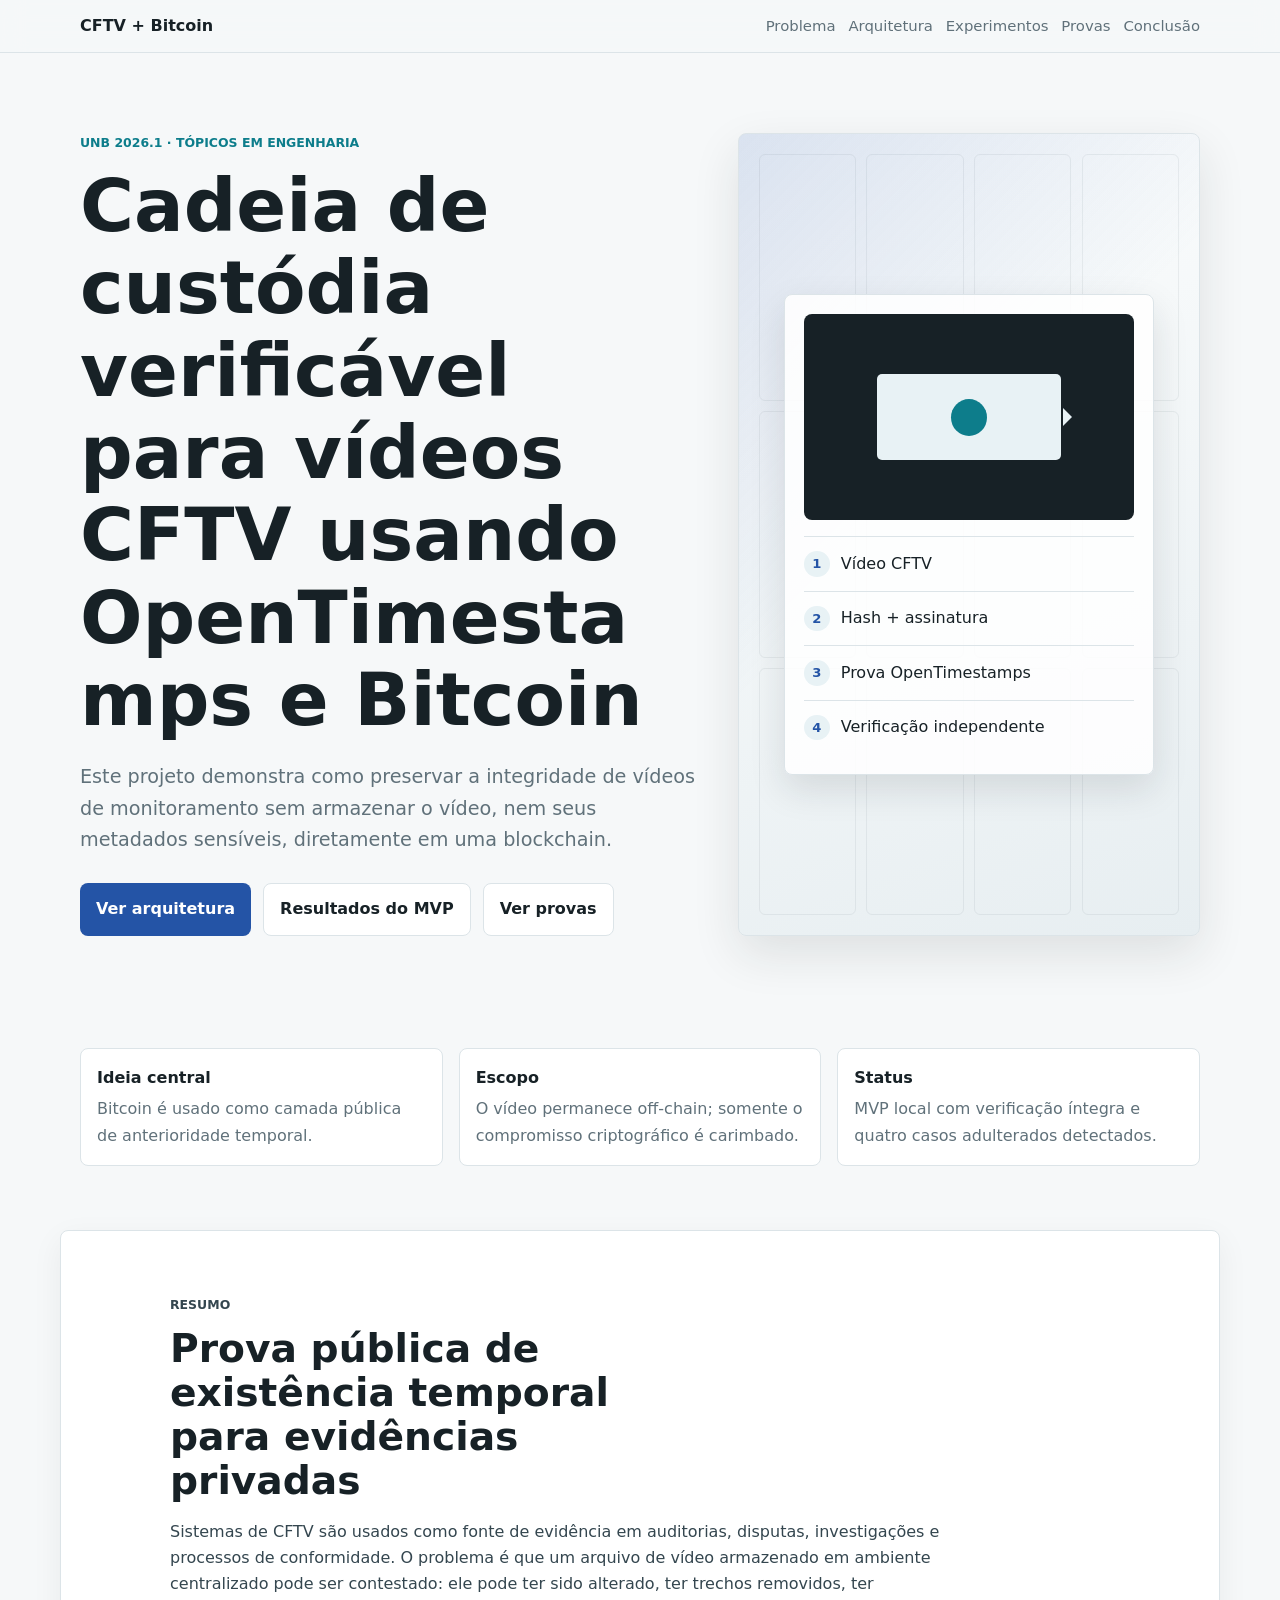
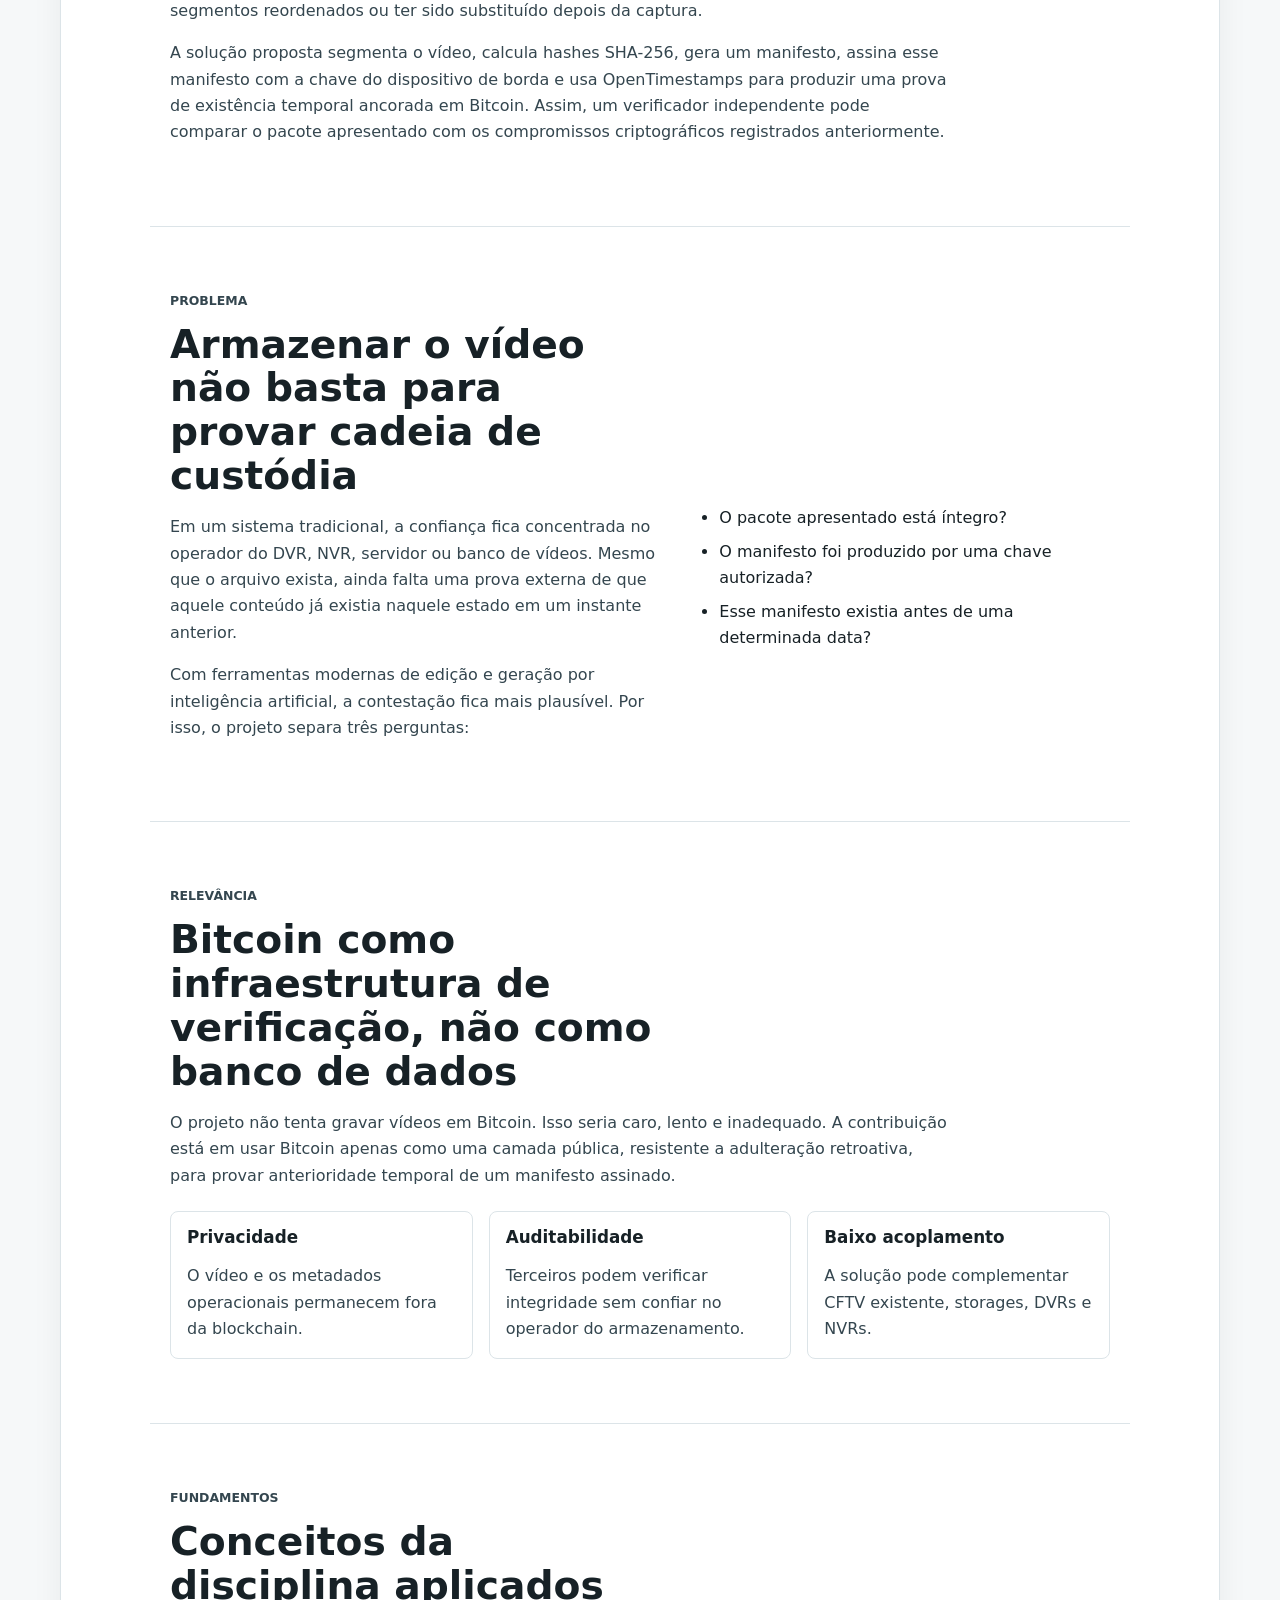
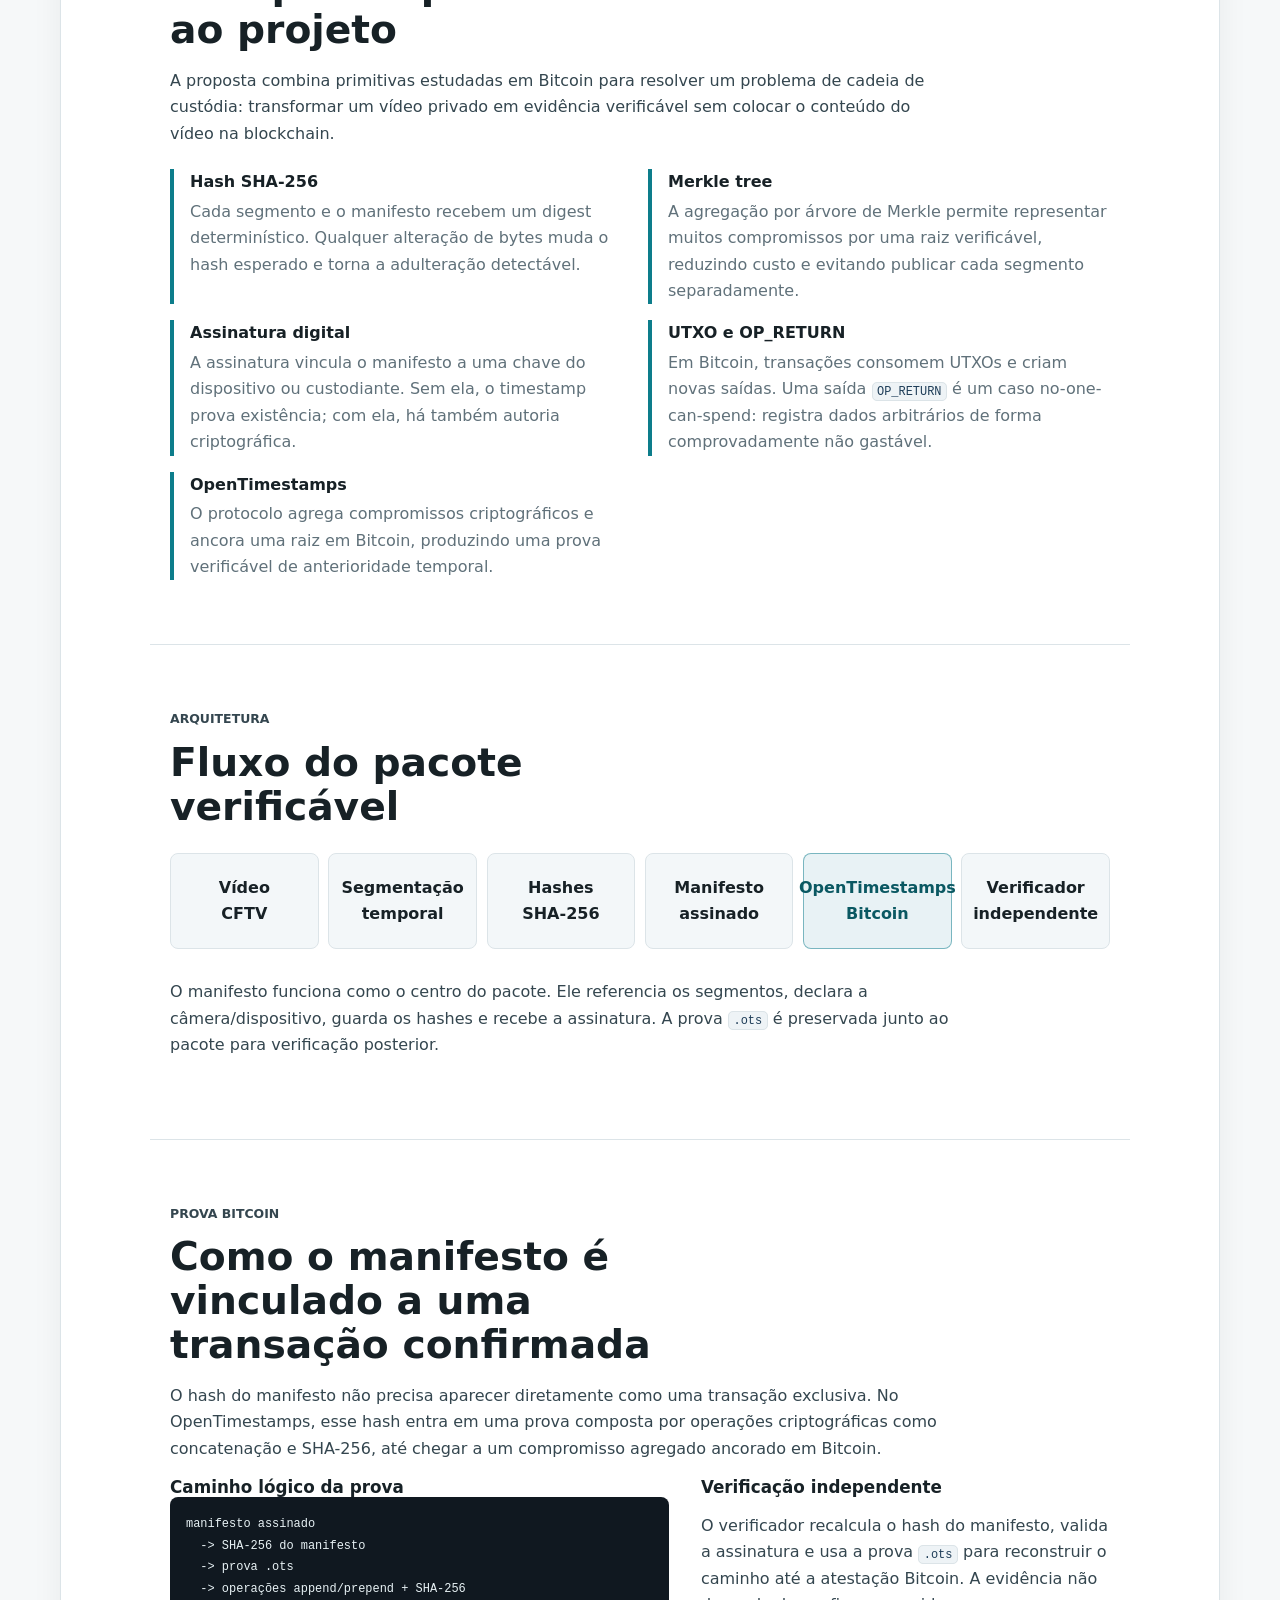
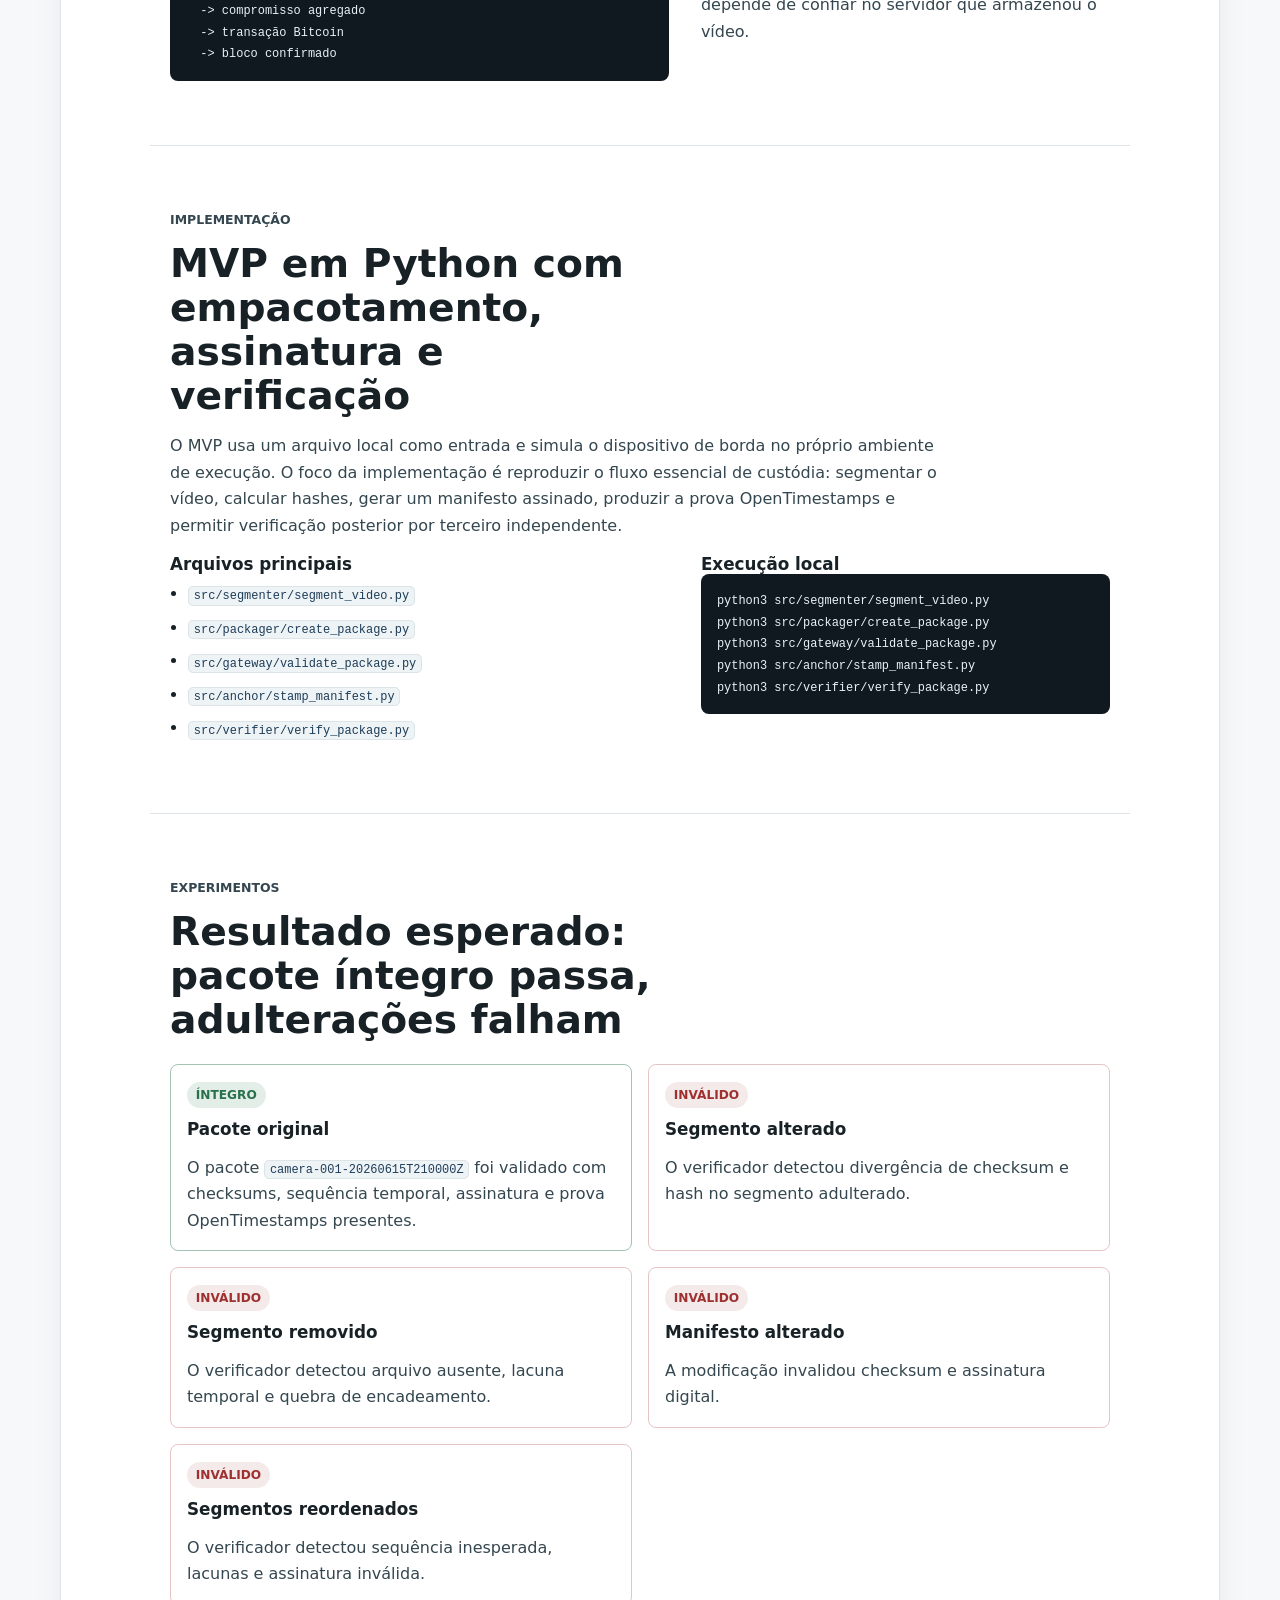
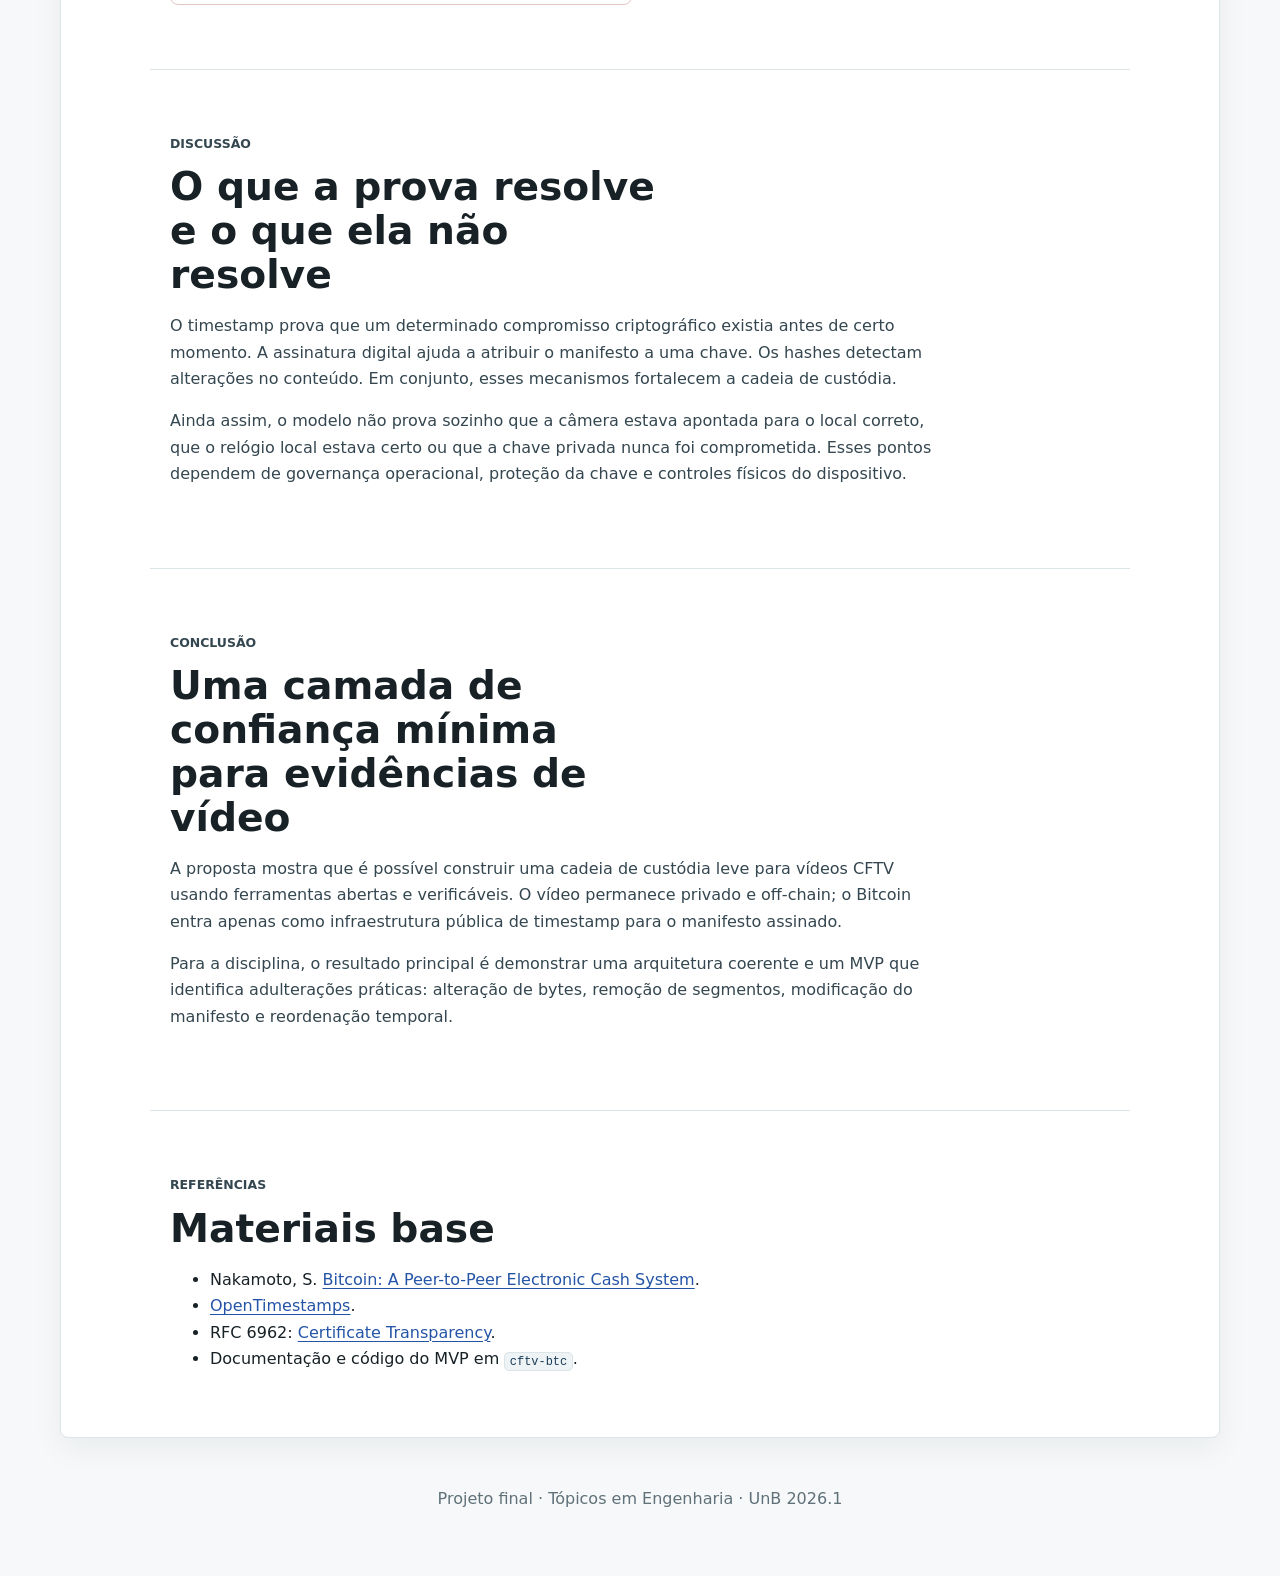
==== commit 89c78f70: "Expand paper Bitcoin foundations" ====
--- a/index.html
+++ b/index.html
@@ -143,23 +143,48 @@
 
         <section id="fundamentos" class="section">
           <p class="section-kicker">Fundamentos</p>
-          <h2>Primitivas usadas</h2>
+          <h2>Conceitos da disciplina aplicados ao projeto</h2>
+          <p>
+            A proposta combina primitivas estudadas em Bitcoin para resolver um problema de
+            cadeia de custódia: transformar um vídeo privado em evidência verificável sem colocar
+            o conteúdo do vídeo na blockchain.
+          </p>
           <dl class="term-list">
             <div>
-              <dt>SHA-256</dt>
-              <dd>Gera identificadores criptográficos dos segmentos e do manifesto.</dd>
+              <dt>Hash SHA-256</dt>
+              <dd>
+                Cada segmento e o manifesto recebem um digest determinístico. Qualquer alteração
+                de bytes muda o hash esperado e torna a adulteração detectável.
+              </dd>
+            </div>
+            <div>
+              <dt>Merkle tree</dt>
+              <dd>
+                A agregação por árvore de Merkle permite representar muitos compromissos por uma
+                raiz verificável, reduzindo custo e evitando publicar cada segmento separadamente.
+              </dd>
             </div>
             <div>
               <dt>Assinatura digital</dt>
-              <dd>Vincula o manifesto a uma chave do dispositivo de borda simulado.</dd>
+              <dd>
+                A assinatura vincula o manifesto a uma chave do dispositivo ou custodiante. Sem
+                ela, o timestamp prova existência; com ela, há também autoria criptográfica.
+              </dd>
+            </div>
+            <div>
+              <dt>UTXO e OP_RETURN</dt>
+              <dd>
+                Em Bitcoin, transações consomem UTXOs e criam novas saídas. Uma saída
+                <code>OP_RETURN</code> é um caso no-one-can-spend: registra dados arbitrários de
+                forma comprovadamente não gastável.
+              </dd>
             </div>
             <div>
               <dt>OpenTimestamps</dt>
-              <dd>Agrega provas e ancora compromissos criptográficos em Bitcoin.</dd>
-            </div>
-            <div>
-              <dt>Bitcoin</dt>
-              <dd>Fornece uma linha do tempo pública para anterioridade temporal.</dd>
+              <dd>
+                O protocolo agrega compromissos criptográficos e ancora uma raiz em Bitcoin,
+                produzindo uma prova verificável de anterioridade temporal.
+              </dd>
             </div>
           </dl>
         </section>
@@ -187,14 +212,44 @@
           </p>
         </section>
 
+        <section id="vinculo-bitcoin" class="section">
+          <p class="section-kicker">Prova Bitcoin</p>
+          <h2>Como o manifesto é vinculado a uma transação confirmada</h2>
+          <p>
+            O hash do manifesto não precisa aparecer diretamente como uma transação exclusiva. No
+            OpenTimestamps, esse hash entra em uma prova composta por operações criptográficas
+            como concatenação e SHA-256, até chegar a um compromisso agregado ancorado em Bitcoin.
+          </p>
+          <div class="code-layout">
+            <div>
+              <h3>Caminho lógico da prova</h3>
+              <pre><code>manifesto assinado
+  -> SHA-256 do manifesto
+  -> prova .ots
+  -> operações append/prepend + SHA-256
+  -> compromisso agregado
+  -> transação Bitcoin
+  -> bloco confirmado</code></pre>
+            </div>
+            <div>
+              <h3>Verificação independente</h3>
+              <p>
+                O verificador recalcula o hash do manifesto, valida a assinatura e usa a prova
+                <code>.ots</code> para reconstruir o caminho até a atestação Bitcoin. A evidência
+                não depende de confiar no servidor que armazenou o vídeo.
+              </p>
+            </div>
+          </div>
+        </section>
+
         <section id="implementacao" class="section">
           <p class="section-kicker">Implementação</p>
           <h2>MVP em Python com empacotamento, assinatura e verificação</h2>
           <p>
             O MVP usa um arquivo local como entrada e simula o dispositivo de borda no próprio
-            ambiente de execução. A decisão técnica foi remover Ethereum, Solidity, Hardhat e
-            Lightning do núcleo da solução, mantendo OpenTimestamps como mecanismo principal de
-            timestamp público em Bitcoin.
+            ambiente de execução. O foco da implementação é reproduzir o fluxo essencial de
+            custódia: segmentar o vídeo, calcular hashes, gerar um manifesto assinado, produzir a
+            prova OpenTimestamps e permitir verificação posterior por terceiro independente.
           </p>
           <div class="code-layout">
             <div>
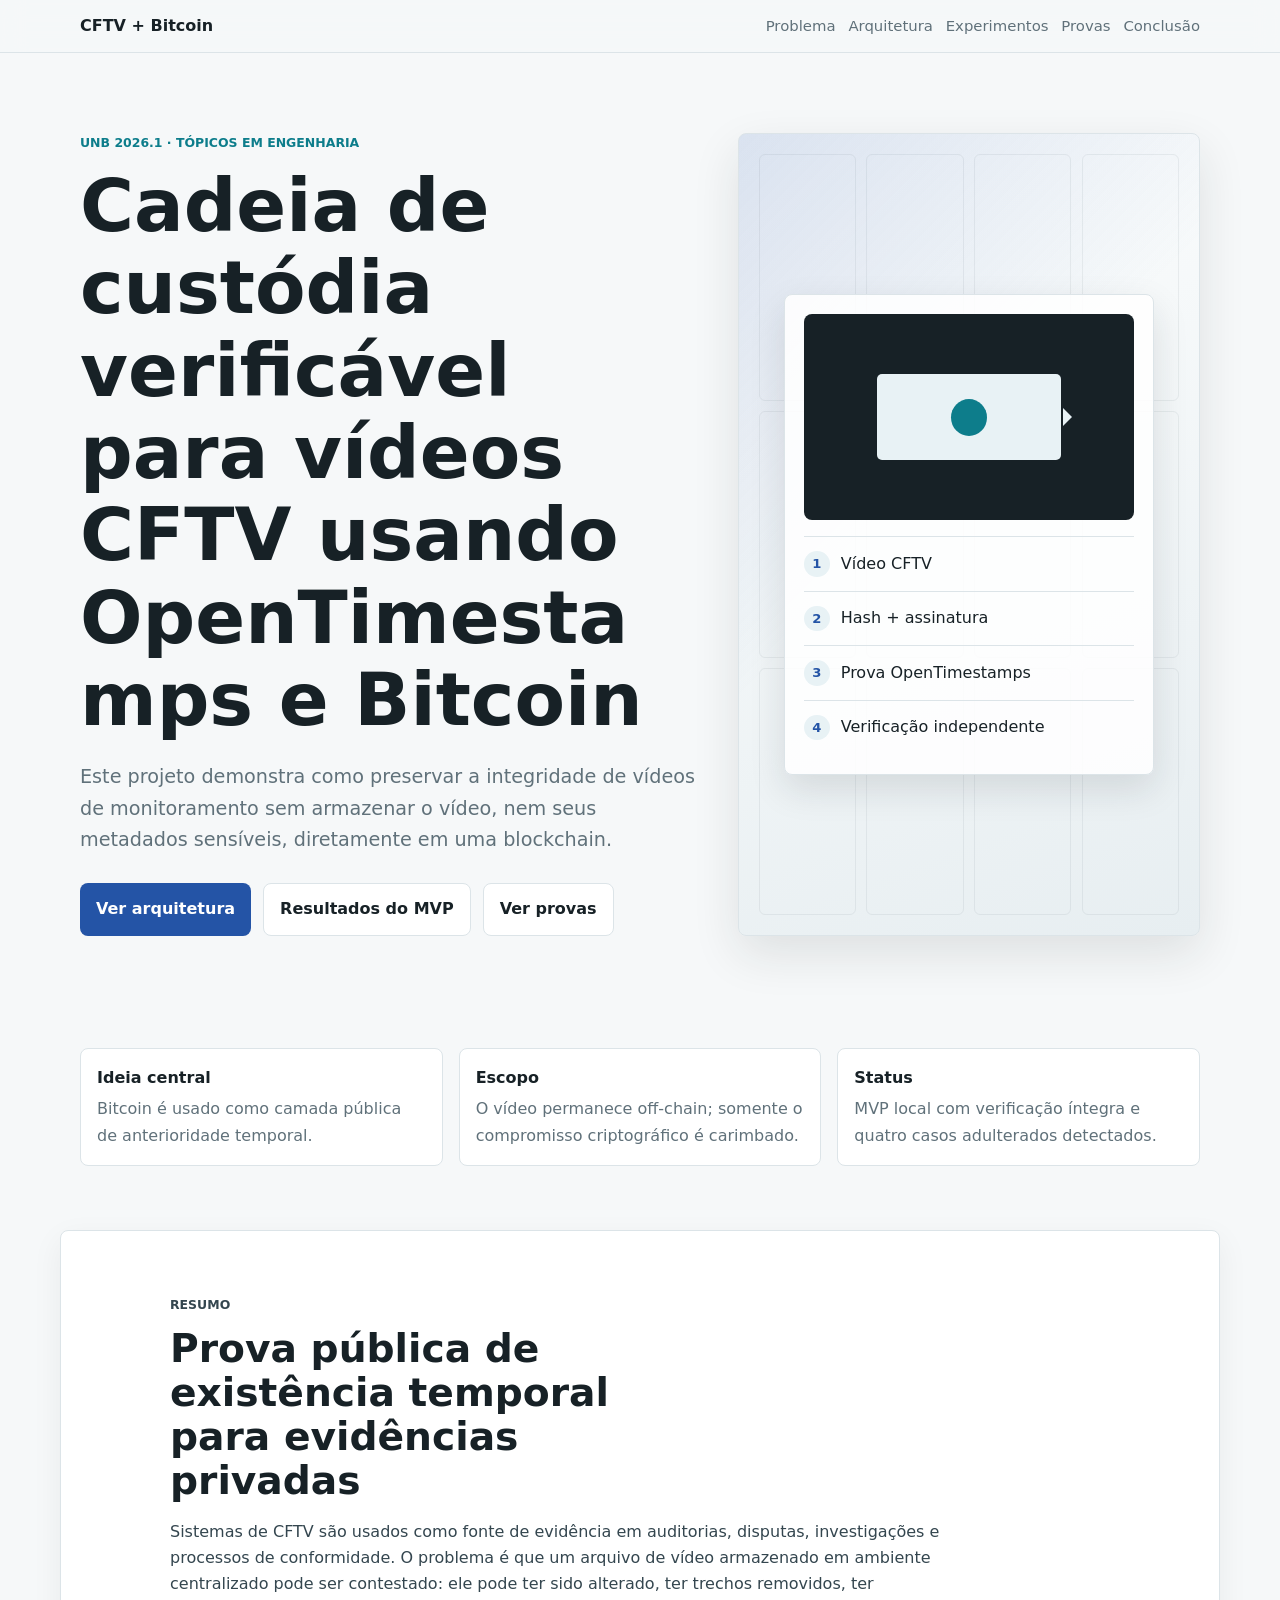
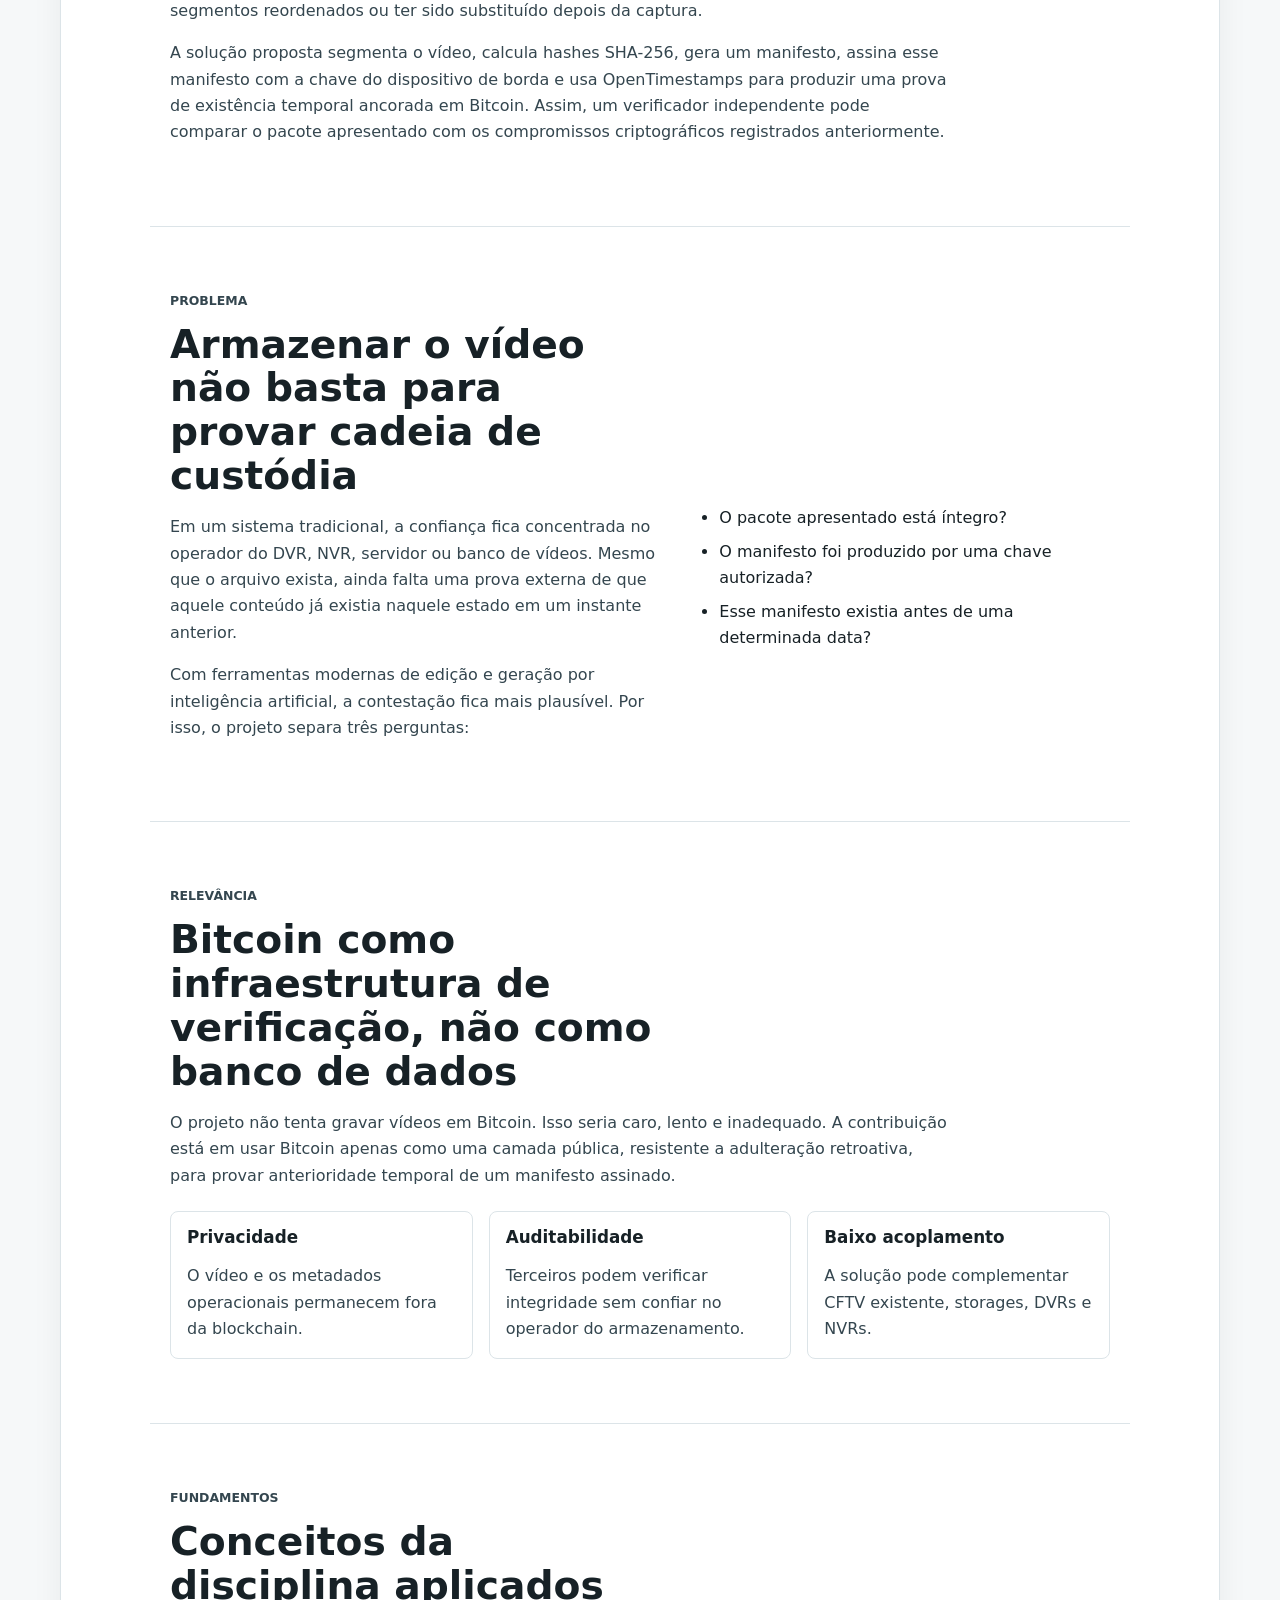
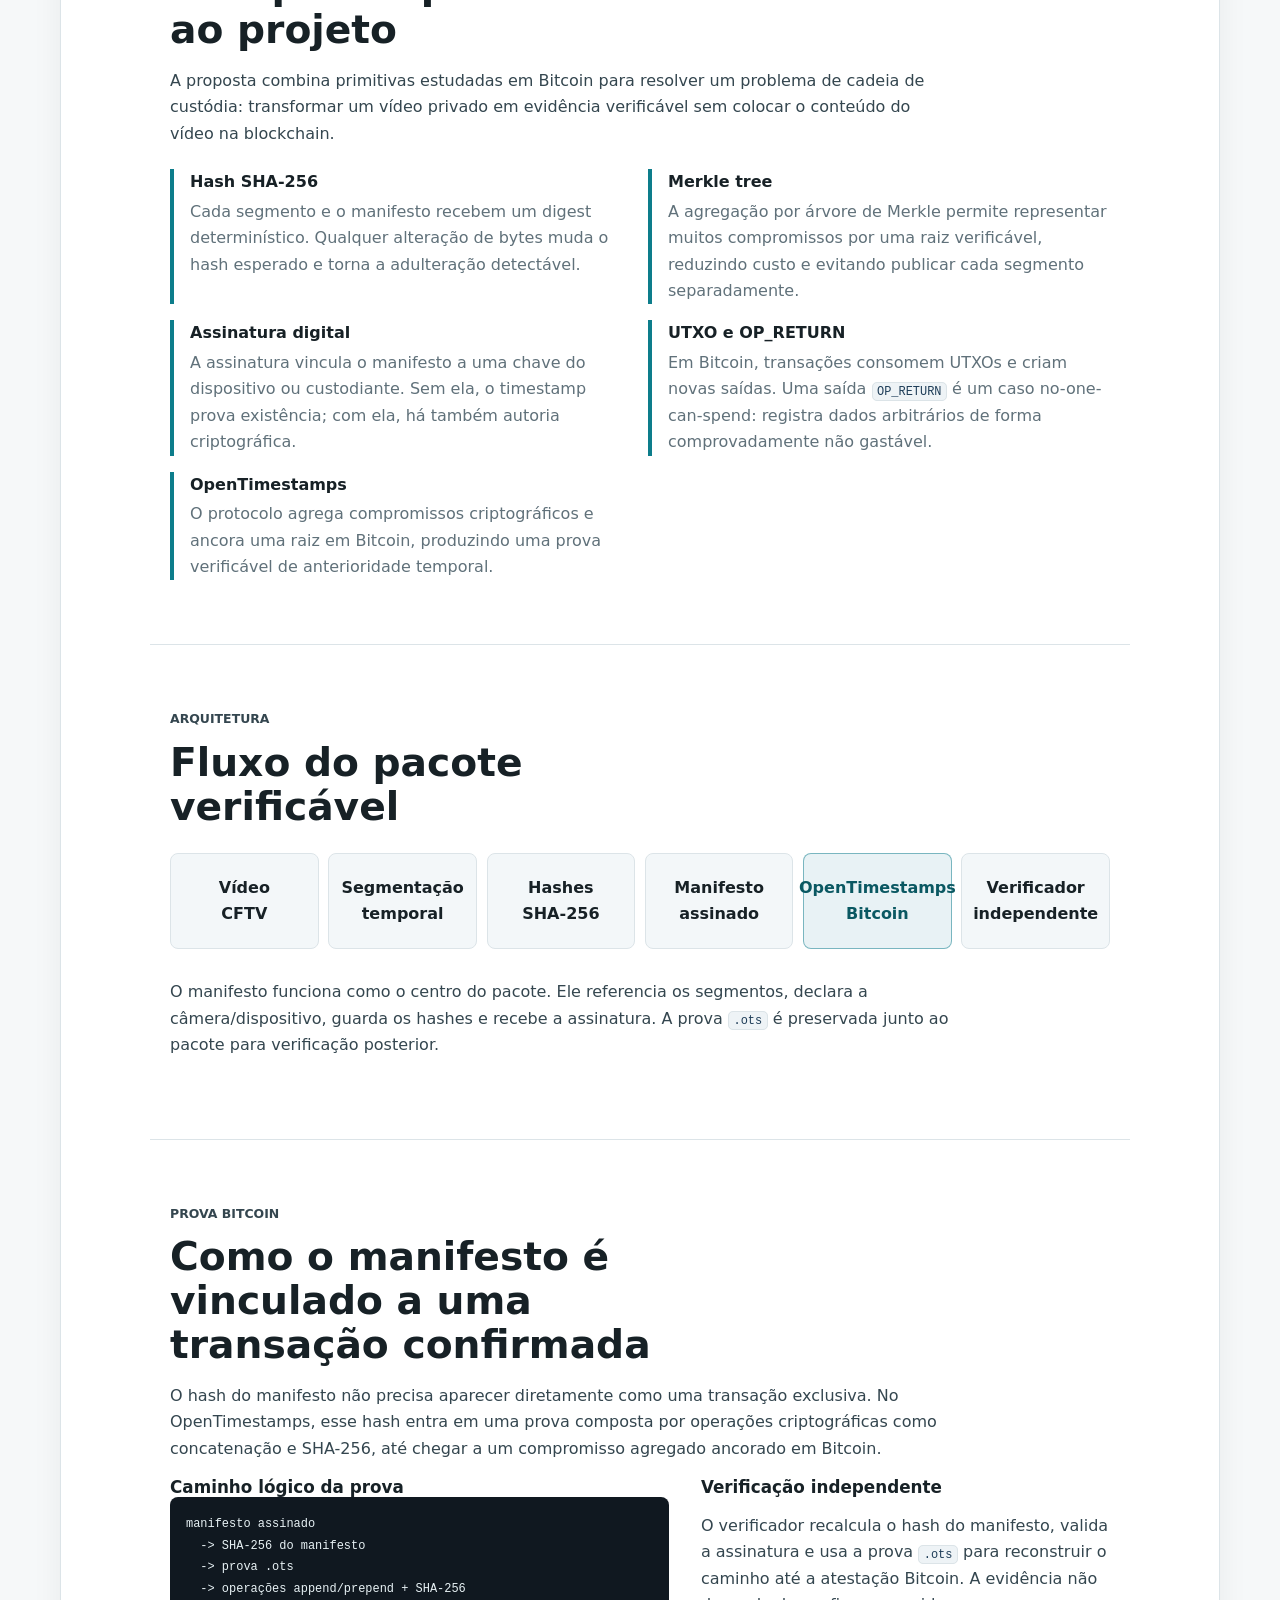
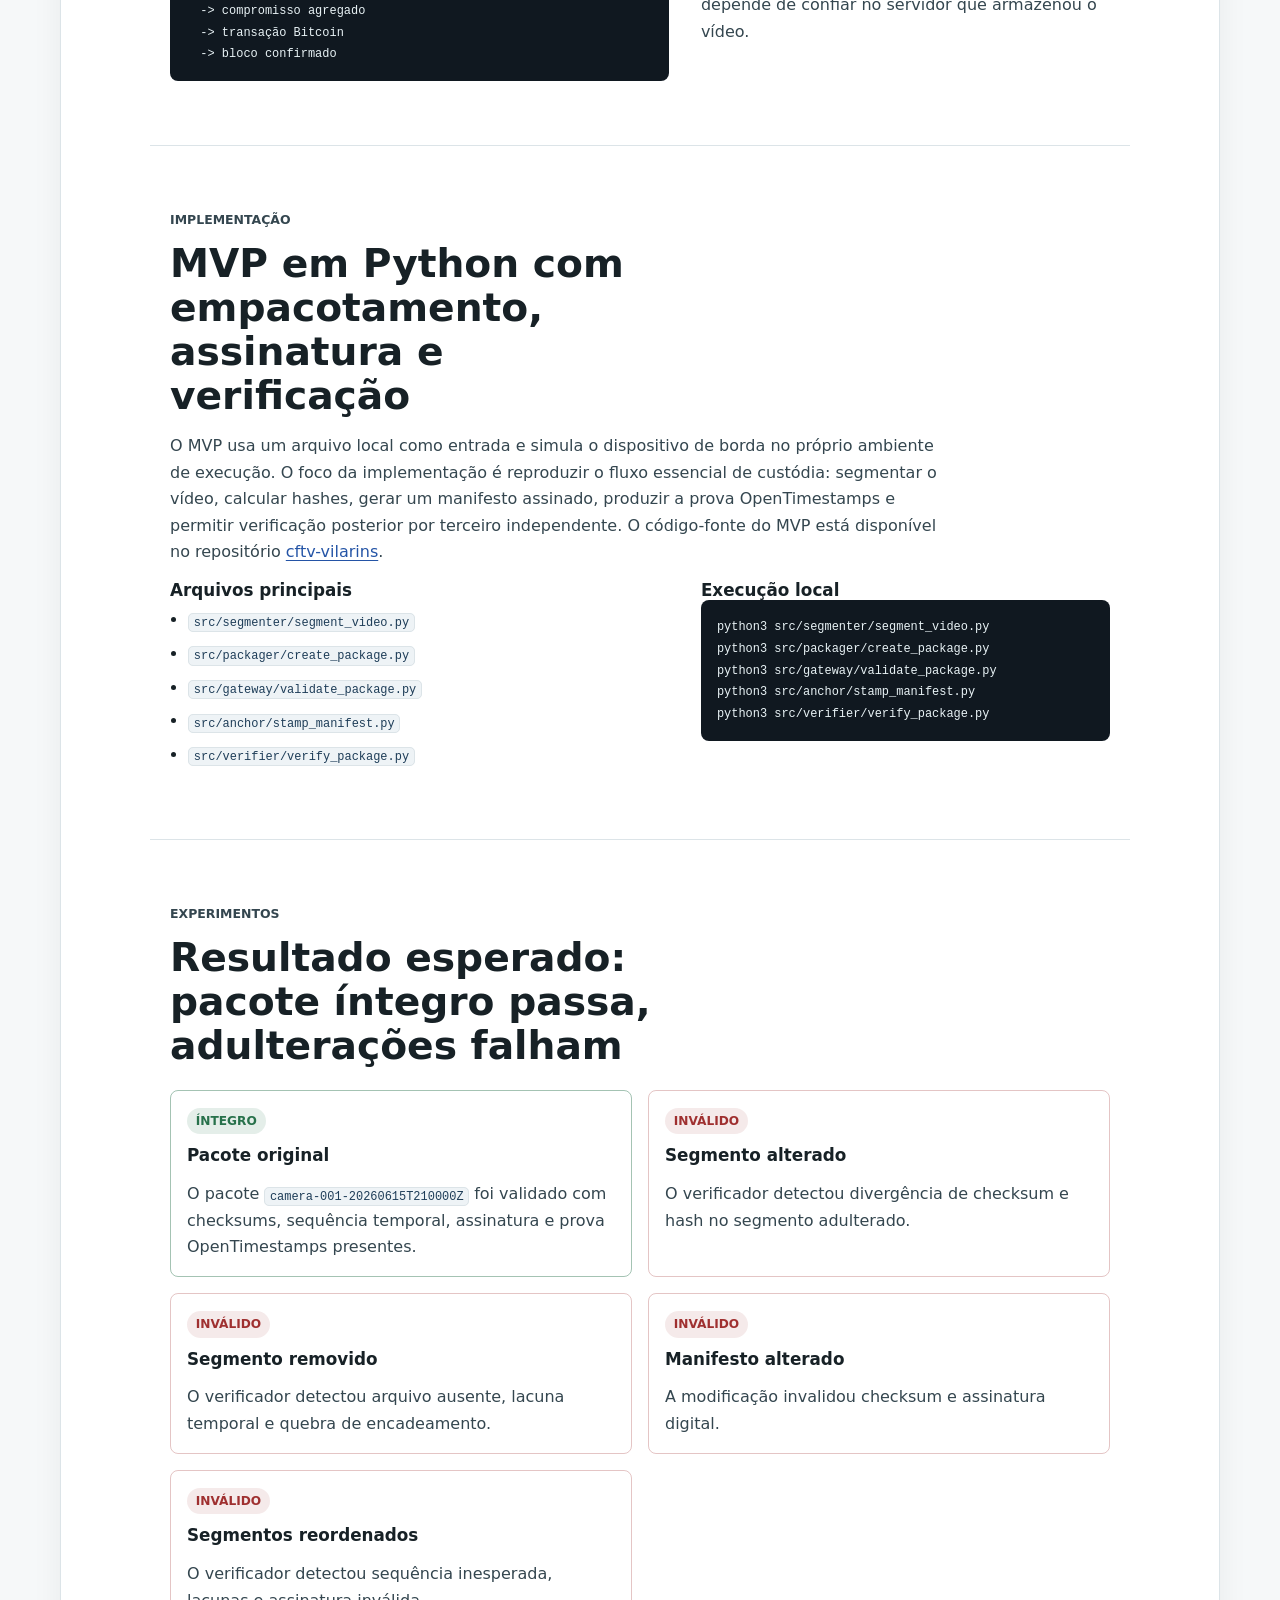
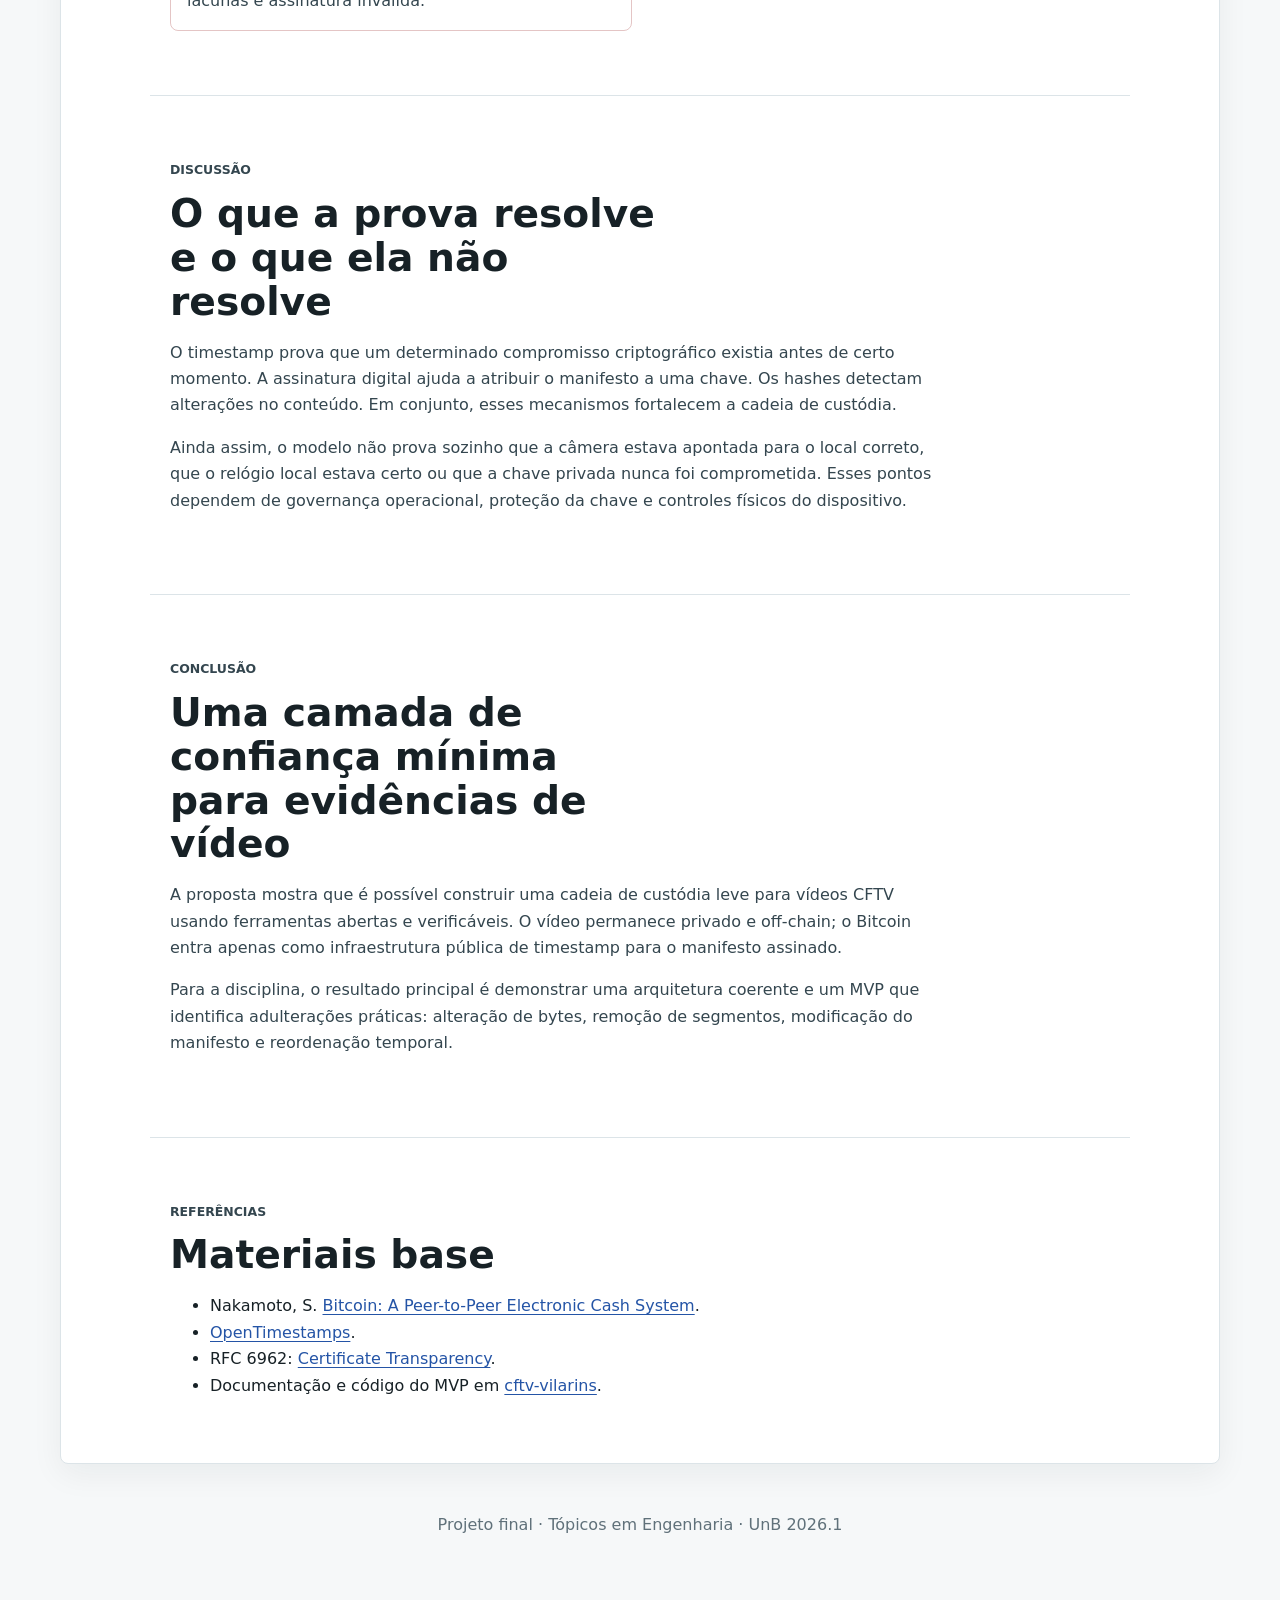
==== commit 733ad19d: "Link MVP repository in paper" ====
--- a/index.html
+++ b/index.html
@@ -250,6 +250,8 @@
             ambiente de execução. O foco da implementação é reproduzir o fluxo essencial de
             custódia: segmentar o vídeo, calcular hashes, gerar um manifesto assinado, produzir a
             prova OpenTimestamps e permitir verificação posterior por terceiro independente.
+            O código-fonte do MVP está disponível no repositório
+            <a href="https://github.com/duckrwx/cftv-vilarins">cftv-vilarins</a>.
           </p>
           <div class="code-layout">
             <div>
@@ -355,7 +357,8 @@
               RFC 6962: <a href="https://www.rfc-editor.org/rfc/rfc6962">Certificate Transparency</a>.
             </li>
             <li>
-              Documentação e código do MVP em <code>cftv-btc</code>.
+              Documentação e código do MVP em
+              <a href="https://github.com/duckrwx/cftv-vilarins">cftv-vilarins</a>.
             </li>
           </ul>
         </section>
